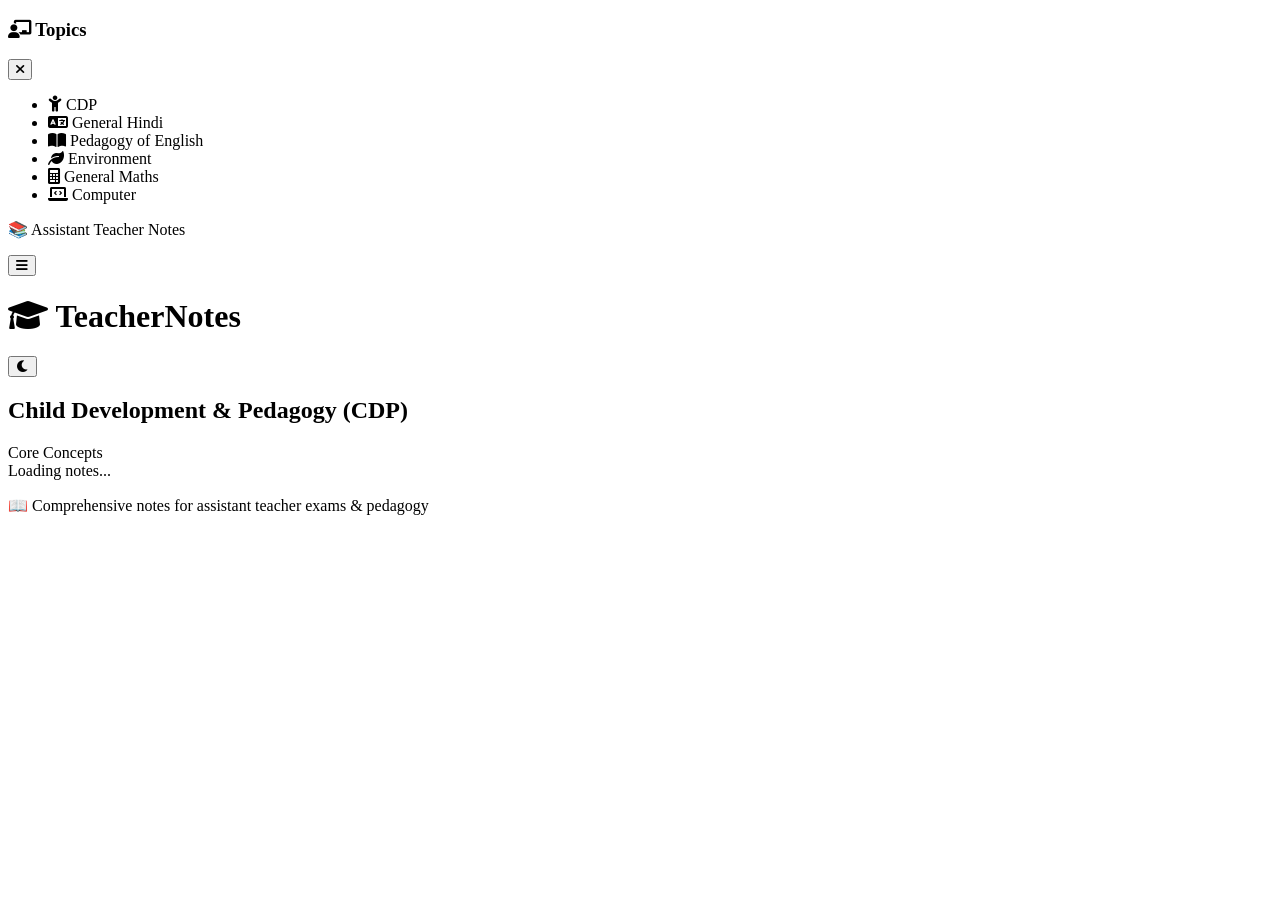
==== index.html @ 80efa403 "Add initial HTML structure for Teacher Notes app" ====
<!DOCTYPE html>
<html lang="en">
<head>
    <meta charset="UTF-8">
    <meta name="viewport" content="width=device-width, initial-scale=1.0, viewport-fit=cover">
    <title>Assistant Teacher Notes | Study Hub</title>
    <!-- Google Fonts & Font Awesome Icons -->
    <link href="https://fonts.googleapis.com/css2?family=Inter:opsz,wght@14..32,300;14..32,400;14..32,500;14..32,600;14..32,700&display=swap" rel="stylesheet">
    <link rel="stylesheet" href="https://cdnjs.cloudflare.com/ajax/libs/font-awesome/6.0.0-beta3/css/all.min.css">
    <link rel="stylesheet" href="style.css">
</head>
<body>

    <!-- Overlay for drawer (menu backdrop) -->
    <div class="drawer-overlay" id="drawerOverlay"></div>

    <!-- Side Drawer / Toggle Menu -->
    <div class="side-drawer" id="sideDrawer">
        <div class="drawer-header">
            <h3><i class="fas fa-chalkboard-teacher"></i> Topics</h3>
            <button class="close-drawer-btn" id="closeDrawerBtn" aria-label="Close menu">
                <i class="fas fa-times"></i>
            </button>
        </div>
        <nav>
            <ul class="drawer-nav-list" id="menuList">
                <li data-subject="cdp" class="nav-item active">
                    <i class="fas fa-child"></i> <span>CDP</span>
                </li>
                <li data-subject="general-hindi" class="nav-item">
                    <i class="fas fa-language"></i> <span>General Hindi</span>
                </li>
                <li data-subject="pedagogy-of-english" class="nav-item">
                    <i class="fas fa-book-open"></i> <span>Pedagogy of English</span>
                </li>
                <li data-subject="environment" class="nav-item">
                    <i class="fas fa-leaf"></i> <span>Environment</span>
                </li>
                <li data-subject="general-maths" class="nav-item">
                    <i class="fas fa-calculator"></i> <span>General Maths</span>
                </li>
                <li data-subject="computer" class="nav-item">
                    <i class="fas fa-laptop-code"></i> <span>Computer</span>
                </li>
            </ul>
        </nav>
        <div class="drawer-footer">
            <p>📚 Assistant Teacher Notes</p>
        </div>
    </div>

    <!-- Main Page Content -->
    <div class="app-container">
        <!-- Top Navigation Bar -->
        <header class="top-bar">
            <div class="logo-area">
                <button class="menu-toggle-btn" id="menuToggleBtn" aria-label="Toggle menu">
                    <i class="fas fa-bars"></i>
                </button>
                <h1 class="site-title"><i class="fas fa-graduation-cap"></i> TeacherNotes</h1>
            </div>
            <div class="header-actions">
                <button class="dark-mode-toggle" id="darkModeToggle" aria-label="Dark mode">
                    <i class="fas fa-moon"></i>
                </button>
            </div>
        </header>

        <!-- Main content card (notes section) -->
        <main class="content-main">
            <div class="notes-card">
                <div class="notes-header">
                    <h2 id="subjectTitle">Child Development & Pedagogy (CDP)</h2>
                    <div class="subject-badge" id="subjectBadge">Core Concepts</div>
                </div>
                <div class="notes-body" id="notesContent">
                    <!-- Dynamic notes will be injected here -->
                    <div class="loading-skeleton">Loading notes...</div>
                </div>
            </div>
        </main>

        <!-- Footer (optional) -->
        <footer class="app-footer">
            <p>📖 Comprehensive notes for assistant teacher exams & pedagogy</p>
        </footer>
    </div>

    <script src="script.js"></script>
</body>
</html>
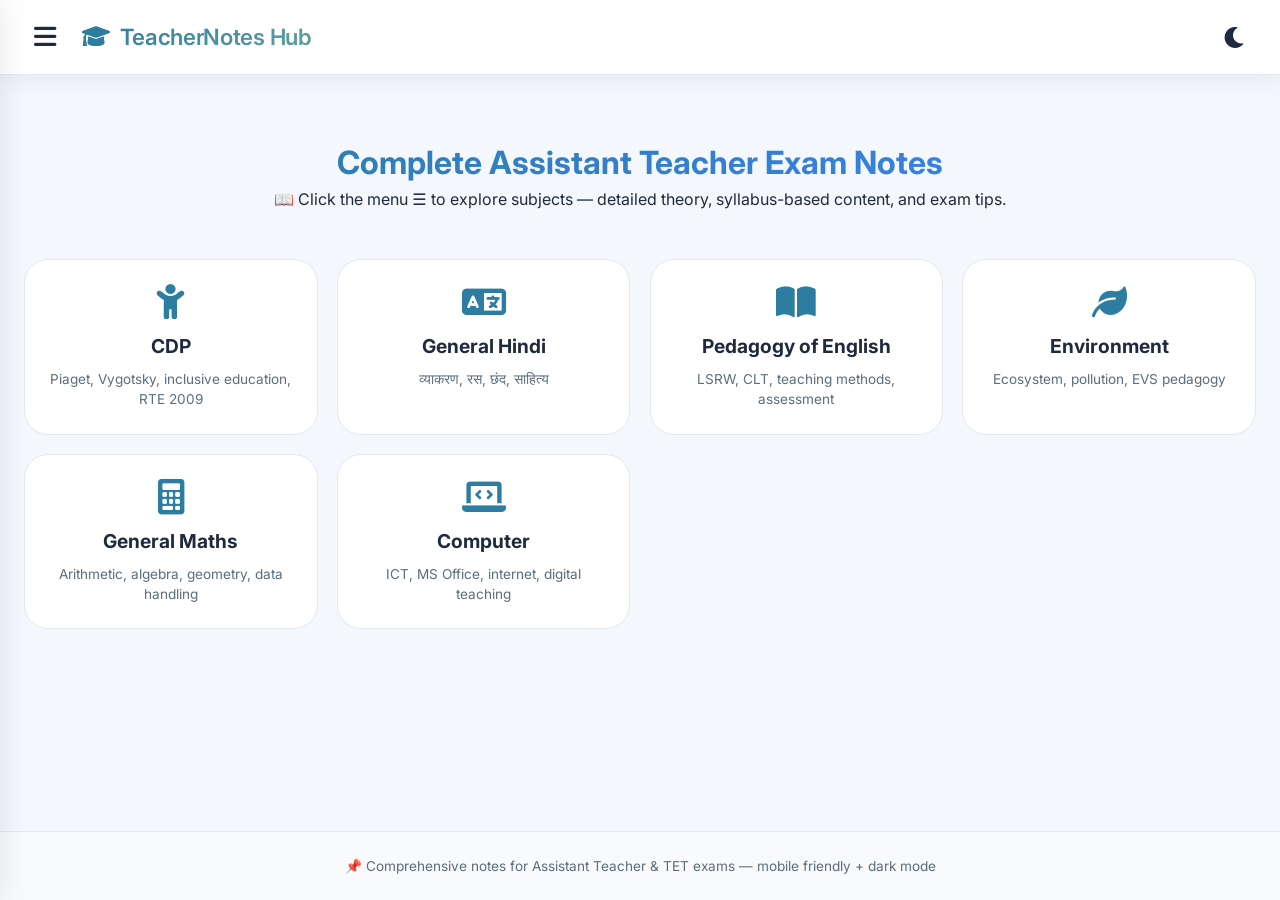
==== commit 5c53eb61: "Update title and enhance layout in index.html" ====
--- a/index.html
+++ b/index.html
@@ -3,45 +3,67 @@
 <head>
     <meta charset="UTF-8">
     <meta name="viewport" content="width=device-width, initial-scale=1.0, viewport-fit=cover">
-    <title>Assistant Teacher Notes | Study Hub</title>
-    <!-- Google Fonts & Font Awesome Icons -->
-    <link href="https://fonts.googleapis.com/css2?family=Inter:opsz,wght@14..32,300;14..32,400;14..32,500;14..32,600;14..32,700&display=swap" rel="stylesheet">
+    <title>Assistant Teacher Notes Hub</title>
+    <link href="https://fonts.googleapis.com/css2?family=Inter:opsz,wght@14..32,300;400;500;600;700&display=swap" rel="stylesheet">
     <link rel="stylesheet" href="https://cdnjs.cloudflare.com/ajax/libs/font-awesome/6.0.0-beta3/css/all.min.css">
     <link rel="stylesheet" href="style.css">
+    <style>
+        /* Additional home-specific hero */
+        .hero-section {
+            text-align: center;
+            padding: 2rem 1rem 1rem;
+        }
+        .hero-section h2 {
+            font-size: 2rem;
+            background: linear-gradient(135deg, var(--accent), #3b82f6);
+            background-clip: text;
+            -webkit-background-clip: text;
+            color: transparent;
+        }
+        .feature-grid {
+            display: grid;
+            grid-template-columns: repeat(auto-fill, minmax(240px, 1fr));
+            gap: 1.2rem;
+            margin: 2rem 0;
+        }
+        .feature-card {
+            background: var(--surface-card);
+            border-radius: 24px;
+            padding: 1.5rem;
+            text-align: center;
+            border: 1px solid var(--border-light);
+            transition: transform 0.2s;
+        }
+        .feature-card i {
+            font-size: 2.2rem;
+            color: var(--accent);
+            margin-bottom: 0.8rem;
+        }
+        .feature-card h3 {
+            font-size: 1.2rem;
+            margin-bottom: 0.5rem;
+        }
+        .feature-card p {
+            font-size: 0.85rem;
+            color: var(--text-muted);
+        }
+    </style>
 </head>
 <body>
-
-    <!-- Overlay for drawer (menu backdrop) -->
     <div class="drawer-overlay" id="drawerOverlay"></div>
-
-    <!-- Side Drawer / Toggle Menu -->
     <div class="side-drawer" id="sideDrawer">
         <div class="drawer-header">
-            <h3><i class="fas fa-chalkboard-teacher"></i> Topics</h3>
-            <button class="close-drawer-btn" id="closeDrawerBtn" aria-label="Close menu">
-                <i class="fas fa-times"></i>
-            </button>
+            <h3><i class="fas fa-chalkboard-teacher"></i> Subjects</h3>
+            <button class="close-drawer-btn" id="closeDrawerBtn"><i class="fas fa-times"></i></button>
         </div>
         <nav>
-            <ul class="drawer-nav-list" id="menuList">
-                <li data-subject="cdp" class="nav-item active">
-                    <i class="fas fa-child"></i> <span>CDP</span>
-                </li>
-                <li data-subject="general-hindi" class="nav-item">
-                    <i class="fas fa-language"></i> <span>General Hindi</span>
-                </li>
-                <li data-subject="pedagogy-of-english" class="nav-item">
-                    <i class="fas fa-book-open"></i> <span>Pedagogy of English</span>
-                </li>
-                <li data-subject="environment" class="nav-item">
-                    <i class="fas fa-leaf"></i> <span>Environment</span>
-                </li>
-                <li data-subject="general-maths" class="nav-item">
-                    <i class="fas fa-calculator"></i> <span>General Maths</span>
-                </li>
-                <li data-subject="computer" class="nav-item">
-                    <i class="fas fa-laptop-code"></i> <span>Computer</span>
-                </li>
+            <ul class="drawer-nav-list">
+                <li><a href="cdp.html" class="nav-link"><i class="fas fa-child"></i> CDP (बाल विकास)</a></li>
+                <li><a href="general-hindi.html" class="nav-link"><i class="fas fa-language"></i> General Hindi</a></li>
+                <li><a href="pedagogy-of-english.html" class="nav-link"><i class="fas fa-book-open"></i> Pedagogy of English</a></li>
+                <li><a href="environment.html" class="nav-link"><i class="fas fa-leaf"></i> Environment</a></li>
+                <li><a href="general-maths.html" class="nav-link"><i class="fas fa-calculator"></i> General Maths</a></li>
+                <li><a href="computer.html" class="nav-link"><i class="fas fa-laptop-code"></i> Computer</a></li>
             </ul>
         </nav>
         <div class="drawer-footer">
@@ -49,43 +71,47 @@
         </div>
     </div>
 
-    <!-- Main Page Content -->
     <div class="app-container">
-        <!-- Top Navigation Bar -->
         <header class="top-bar">
             <div class="logo-area">
-                <button class="menu-toggle-btn" id="menuToggleBtn" aria-label="Toggle menu">
-                    <i class="fas fa-bars"></i>
-                </button>
-                <h1 class="site-title"><i class="fas fa-graduation-cap"></i> TeacherNotes</h1>
+                <button class="menu-toggle-btn" id="menuToggleBtn"><i class="fas fa-bars"></i></button>
+                <h1 class="site-title"><i class="fas fa-graduation-cap"></i> TeacherNotes Hub</h1>
             </div>
             <div class="header-actions">
-                <button class="dark-mode-toggle" id="darkModeToggle" aria-label="Dark mode">
-                    <i class="fas fa-moon"></i>
-                </button>
+                <button class="dark-mode-toggle" id="darkModeToggle"><i class="fas fa-moon"></i></button>
             </div>
         </header>
 
-        <!-- Main content card (notes section) -->
         <main class="content-main">
-            <div class="notes-card">
-                <div class="notes-header">
-                    <h2 id="subjectTitle">Child Development & Pedagogy (CDP)</h2>
-                    <div class="subject-badge" id="subjectBadge">Core Concepts</div>
-                </div>
-                <div class="notes-body" id="notesContent">
-                    <!-- Dynamic notes will be injected here -->
-                    <div class="loading-skeleton">Loading notes...</div>
-                </div>
+            <div class="hero-section">
+                <h2>Complete Assistant Teacher Exam Notes</h2>
+                <p>📖 Click the menu ☰ to explore subjects — detailed theory, syllabus-based content, and exam tips.</p>
+            </div>
+            <div class="feature-grid">
+                <div class="feature-card"><i class="fas fa-child"></i><h3>CDP</h3><p>Piaget, Vygotsky, inclusive education, RTE 2009</p></div>
+                <div class="feature-card"><i class="fas fa-language"></i><h3>General Hindi</h3><p>व्याकरण, रस, छंद, साहित्य</p></div>
+                <div class="feature-card"><i class="fas fa-book-open"></i><h3>Pedagogy of English</h3><p>LSRW, CLT, teaching methods, assessment</p></div>
+                <div class="feature-card"><i class="fas fa-leaf"></i><h3>Environment</h3><p>Ecosystem, pollution, EVS pedagogy</p></div>
+                <div class="feature-card"><i class="fas fa-calculator"></i><h3>General Maths</h3><p>Arithmetic, algebra, geometry, data handling</p></div>
+                <div class="feature-card"><i class="fas fa-laptop-code"></i><h3>Computer</h3><p>ICT, MS Office, internet, digital teaching</p></div>
             </div>
         </main>
-
-        <!-- Footer (optional) -->
         <footer class="app-footer">
-            <p>📖 Comprehensive notes for assistant teacher exams & pedagogy</p>
+            <p>📌 Comprehensive notes for Assistant Teacher & TET exams — mobile friendly + dark mode</p>
         </footer>
     </div>
 
     <script src="script.js"></script>
+    <script>
+        // Additional drawer and dark mode integration (script.js already handles)
+        // Ensure drawer links close drawer on click
+        document.querySelectorAll('.nav-link').forEach(link => {
+            link.addEventListener('click', () => {
+                document.getElementById('sideDrawer').classList.remove('open');
+                document.getElementById('drawerOverlay').classList.remove('active');
+                document.body.style.overflow = '';
+            });
+        });
+    </script>
 </body>
 </html>
--- a/style.css
+++ b/style.css
@@ -0,0 +1,430 @@
+/* style.css - Assistant Teacher Notes Hub */
+/* Reset & Base */
+* {
+    margin: 0;
+    padding: 0;
+    box-sizing: border-box;
+}
+
+:root {
+    /* Light mode (default) */
+    --bg-body: #f4f7fc;
+    --surface: #ffffff;
+    --surface-card: #ffffff;
+    --text-primary: #1e2a3e;
+    --text-secondary: #2c3e50;
+    --text-muted: #5a6e7c;
+    --border-light: #e2e8f0;
+    --header-bg: #ffffff;
+    --accent: #2c7da0;
+    --accent-soft: #d9eef5;
+    --accent-hover: #1f5e7e;
+    --shadow-sm: 0 8px 20px rgba(0, 0, 0, 0.05);
+    --drawer-bg: #ffffff;
+    --drawer-shadow: 0 0 30px rgba(0, 0, 0, 0.1);
+    --nav-item-hover: #f1f5f9;
+    --badge-bg: #eef2ff;
+    --badge-text: #1e40af;
+    --footer-bg: #f8fafc;
+}
+
+body.dark {
+    --bg-body: #0f172a;
+    --surface: #1e293b;
+    --surface-card: #1e293b;
+    --text-primary: #f1f5f9;
+    --text-secondary: #cbd5e1;
+    --text-muted: #94a3b8;
+    --border-light: #334155;
+    --header-bg: #111827;
+    --accent: #3b82f6;
+    --accent-soft: #1e293b;
+    --accent-hover: #60a5fa;
+    --shadow-sm: 0 8px 20px rgba(0, 0, 0, 0.3);
+    --drawer-bg: #1e293b;
+    --drawer-shadow: 0 0 30px rgba(0, 0, 0, 0.5);
+    --nav-item-hover: #334155;
+    --badge-bg: #1e293b;
+    --badge-text: #93c5fd;
+    --footer-bg: #0f172a;
+}
+
+body {
+    font-family: 'Inter', system-ui, -apple-system, 'Segoe UI', Roboto, sans-serif;
+    background: var(--bg-body);
+    color: var(--text-primary);
+    line-height: 1.5;
+    transition: background 0.25s ease, color 0.2s ease;
+}
+
+/* App Container */
+.app-container {
+    display: flex;
+    flex-direction: column;
+    min-height: 100vh;
+    position: relative;
+}
+
+/* Top Bar */
+.top-bar {
+    background: var(--header-bg);
+    backdrop-filter: blur(0px);
+    padding: 1rem 1.5rem;
+    display: flex;
+    align-items: center;
+    justify-content: space-between;
+    border-bottom: 1px solid var(--border-light);
+    box-shadow: var(--shadow-sm);
+    position: sticky;
+    top: 0;
+    z-index: 20;
+}
+
+.logo-area {
+    display: flex;
+    align-items: center;
+    gap: 1rem;
+}
+
+.menu-toggle-btn {
+    background: transparent;
+    border: none;
+    font-size: 1.6rem;
+    color: var(--text-primary);
+    cursor: pointer;
+    padding: 0.4rem;
+    border-radius: 12px;
+    transition: background 0.2s;
+    display: flex;
+    align-items: center;
+    justify-content: center;
+    width: 42px;
+    height: 42px;
+}
+
+.menu-toggle-btn:hover {
+    background: var(--nav-item-hover);
+}
+
+.site-title {
+    font-size: 1.4rem;
+    font-weight: 600;
+    letter-spacing: -0.3px;
+    background: linear-gradient(135deg, var(--accent), #5f9ea0);
+    background-clip: text;
+    -webkit-background-clip: text;
+    color: transparent;
+}
+
+.site-title i {
+    background: none;
+    -webkit-background-clip: unset;
+    color: var(--accent);
+    margin-right: 6px;
+}
+
+.header-actions {
+    display: flex;
+    align-items: center;
+}
+
+.dark-mode-toggle {
+    background: transparent;
+    border: none;
+    font-size: 1.5rem;
+    cursor: pointer;
+    color: var(--text-primary);
+    padding: 0.5rem;
+    border-radius: 50%;
+    transition: background 0.2s;
+    width: 42px;
+    height: 42px;
+    display: flex;
+    align-items: center;
+    justify-content: center;
+}
+
+.dark-mode-toggle:hover {
+    background: var(--nav-item-hover);
+}
+
+/* Main content */
+.content-main {
+    flex: 1;
+    padding: 2rem 1.5rem;
+    max-width: 1280px;
+    margin: 0 auto;
+    width: 100%;
+}
+
+.notes-card {
+    background: var(--surface-card);
+    border-radius: 32px;
+    box-shadow: var(--shadow-sm);
+    overflow: hidden;
+    transition: background 0.2s, box-shadow 0.2s;
+    border: 1px solid var(--border-light);
+}
+
+.notes-header {
+    padding: 1.8rem 2rem 1rem 2rem;
+    border-bottom: 1px solid var(--border-light);
+    display: flex;
+    flex-wrap: wrap;
+    justify-content: space-between;
+    align-items: baseline;
+    gap: 1rem;
+}
+
+.notes-header h2 {
+    font-size: 1.8rem;
+    font-weight: 600;
+    margin: 0;
+    color: var(--text-primary);
+}
+
+.subject-badge {
+    background: var(--badge-bg);
+    color: var(--badge-text);
+    padding: 0.3rem 1rem;
+    border-radius: 40px;
+    font-size: 0.85rem;
+    font-weight: 500;
+    letter-spacing: 0.3px;
+}
+
+.notes-body {
+    padding: 2rem;
+    font-size: 1rem;
+    color: var(--text-secondary);
+}
+
+/* Notes content styling */
+.note-section {
+    margin-bottom: 1.8rem;
+}
+
+.note-section h3 {
+    font-size: 1.4rem;
+    font-weight: 600;
+    margin-bottom: 0.75rem;
+    color: var(--accent);
+    border-left: 4px solid var(--accent);
+    padding-left: 1rem;
+}
+
+.note-section p {
+    margin-bottom: 0.8rem;
+    line-height: 1.6;
+}
+
+.note-list {
+    padding-left: 1.5rem;
+    margin: 0.8rem 0;
+}
+
+.note-list li {
+    margin-bottom: 0.5rem;
+}
+
+/* loading skeleton */
+.loading-skeleton {
+    color: var(--text-muted);
+    text-align: center;
+    padding: 2rem;
+    font-style: italic;
+}
+
+/* ----- SIDE DRAWER (Toggle Menu) ----- */
+.drawer-overlay {
+    position: fixed;
+    top: 0;
+    left: 0;
+    width: 100%;
+    height: 100%;
+    background: rgba(0, 0, 0, 0.5);
+    backdrop-filter: blur(3px);
+    z-index: 1000;
+    opacity: 0;
+    visibility: hidden;
+    transition: opacity 0.3s ease, visibility 0.3s;
+}
+
+.drawer-overlay.active {
+    opacity: 1;
+    visibility: visible;
+}
+
+.side-drawer {
+    position: fixed;
+    top: 0;
+    left: -280px;
+    width: min(280px, 80%);
+    height: 100%;
+    background: var(--drawer-bg);
+    z-index: 1100;
+    display: flex;
+    flex-direction: column;
+    transition: left 0.3s cubic-bezier(0.2, 0.9, 0.4, 1.1);
+    box-shadow: var(--drawer-shadow);
+    border-right: 1px solid var(--border-light);
+}
+
+.side-drawer.open {
+    left: 0;
+}
+
+.drawer-header {
+    display: flex;
+    justify-content: space-between;
+    align-items: center;
+    padding: 1.5rem 1.2rem;
+    border-bottom: 1px solid var(--border-light);
+}
+
+.drawer-header h3 {
+    font-size: 1.3rem;
+    font-weight: 600;
+    display: flex;
+    align-items: center;
+    gap: 0.5rem;
+    color: var(--text-primary);
+}
+
+.close-drawer-btn {
+    background: transparent;
+    border: none;
+    font-size: 1.4rem;
+    cursor: pointer;
+    color: var(--text-muted);
+    padding: 0.4rem;
+    border-radius: 30px;
+    transition: background 0.2s;
+}
+
+.close-drawer-btn:hover {
+    background: var(--nav-item-hover);
+    color: var(--text-primary);
+}
+
+.drawer-nav-list {
+    list-style: none;
+    padding: 0.5rem 0;
+    margin: 0;
+    flex: 1;
+}
+
+.drawer-nav-list .nav-item {
+    display: flex;
+    align-items: center;
+    gap: 1rem;
+    padding: 0.9rem 1.5rem;
+    margin: 0.2rem 0.5rem;
+    border-radius: 14px;
+    font-size: 1rem;
+    font-weight: 500;
+    cursor: pointer;
+    transition: all 0.2s;
+    color: var(--text-secondary);
+}
+
+.drawer-nav-list .nav-item i {
+    width: 1.8rem;
+    font-size: 1.2rem;
+    text-align: center;
+}
+
+.drawer-nav-list .nav-item:hover {
+    background: var(--nav-item-hover);
+    color: var(--accent);
+}
+
+.drawer-nav-list .nav-item.active {
+    background: var(--accent-soft);
+    color: var(--accent);
+    font-weight: 600;
+}
+
+.drawer-footer {
+    padding: 1.5rem;
+    border-top: 1px solid var(--border-light);
+    font-size: 0.8rem;
+    text-align: center;
+    color: var(--text-muted);
+}
+
+/* Footer */
+.app-footer {
+    text-align: center;
+    padding: 1.5rem;
+    background: var(--footer-bg);
+    border-top: 1px solid var(--border-light);
+    font-size: 0.85rem;
+    color: var(--text-muted);
+}
+
+/* Responsive Design (Mobile First) */
+@media (max-width: 640px) {
+    .top-bar {
+        padding: 0.8rem 1rem;
+    }
+
+    .site-title {
+        font-size: 1.2rem;
+    }
+
+    .content-main {
+        padding: 1.2rem;
+    }
+
+    .notes-header {
+        padding: 1.2rem 1.2rem 0.8rem;
+        flex-direction: column;
+    }
+
+    .notes-header h2 {
+        font-size: 1.5rem;
+    }
+
+    .notes-body {
+        padding: 1.4rem;
+    }
+
+    .note-section h3 {
+        font-size: 1.25rem;
+    }
+
+    .drawer-nav-list .nav-item {
+        padding: 0.7rem 1.2rem;
+    }
+}
+
+/* small touch devices */
+@media (max-width: 380px) {
+    .menu-toggle-btn, .dark-mode-toggle {
+        width: 36px;
+        height: 36px;
+        font-size: 1.3rem;
+    }
+}
+
+/* smooth scroll */
+html {
+    scroll-behavior: smooth;
+}
+
+/* Utility animations */
+@keyframes fadeSlide {
+    from {
+        opacity: 0;
+        transform: translateY(6px);
+    }
+    to {
+        opacity: 1;
+        transform: translateY(0);
+    }
+}
+
+.notes-body {
+    animation: fadeSlide 0.25s ease-out;
+}
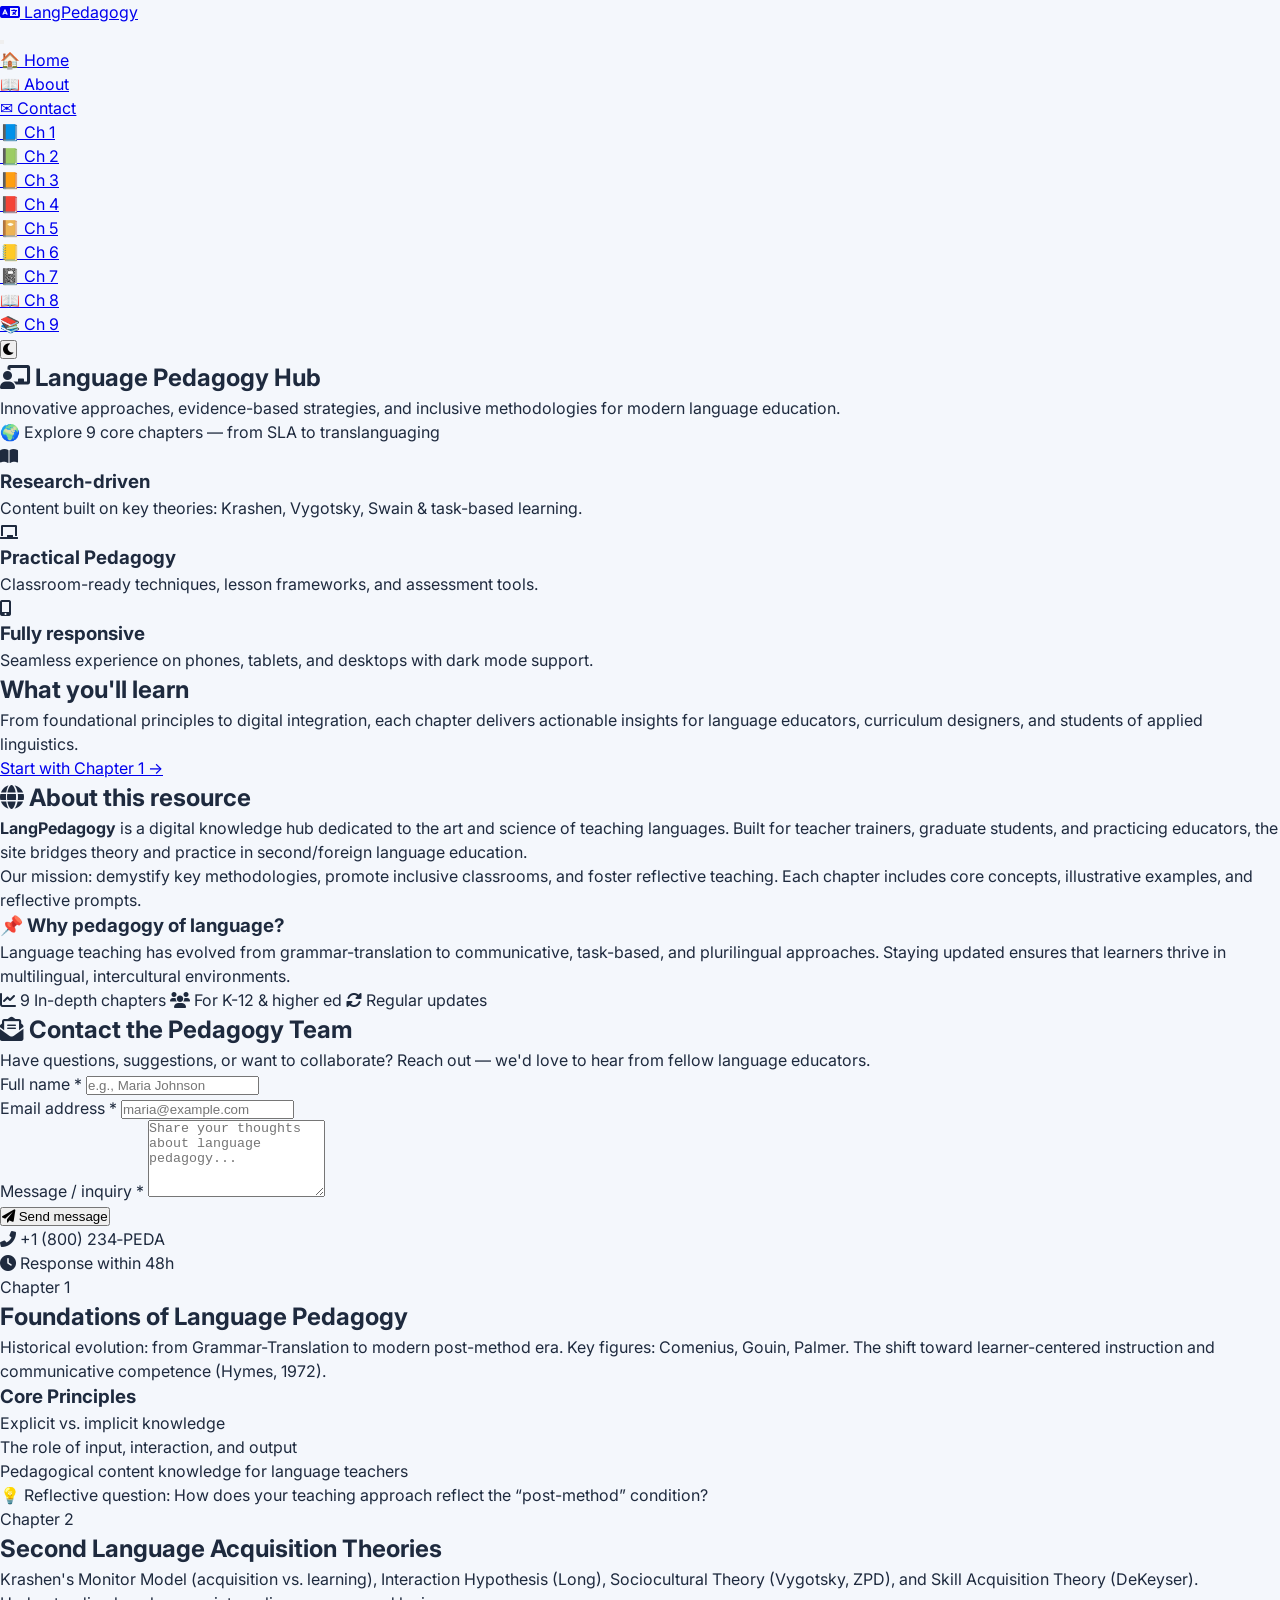
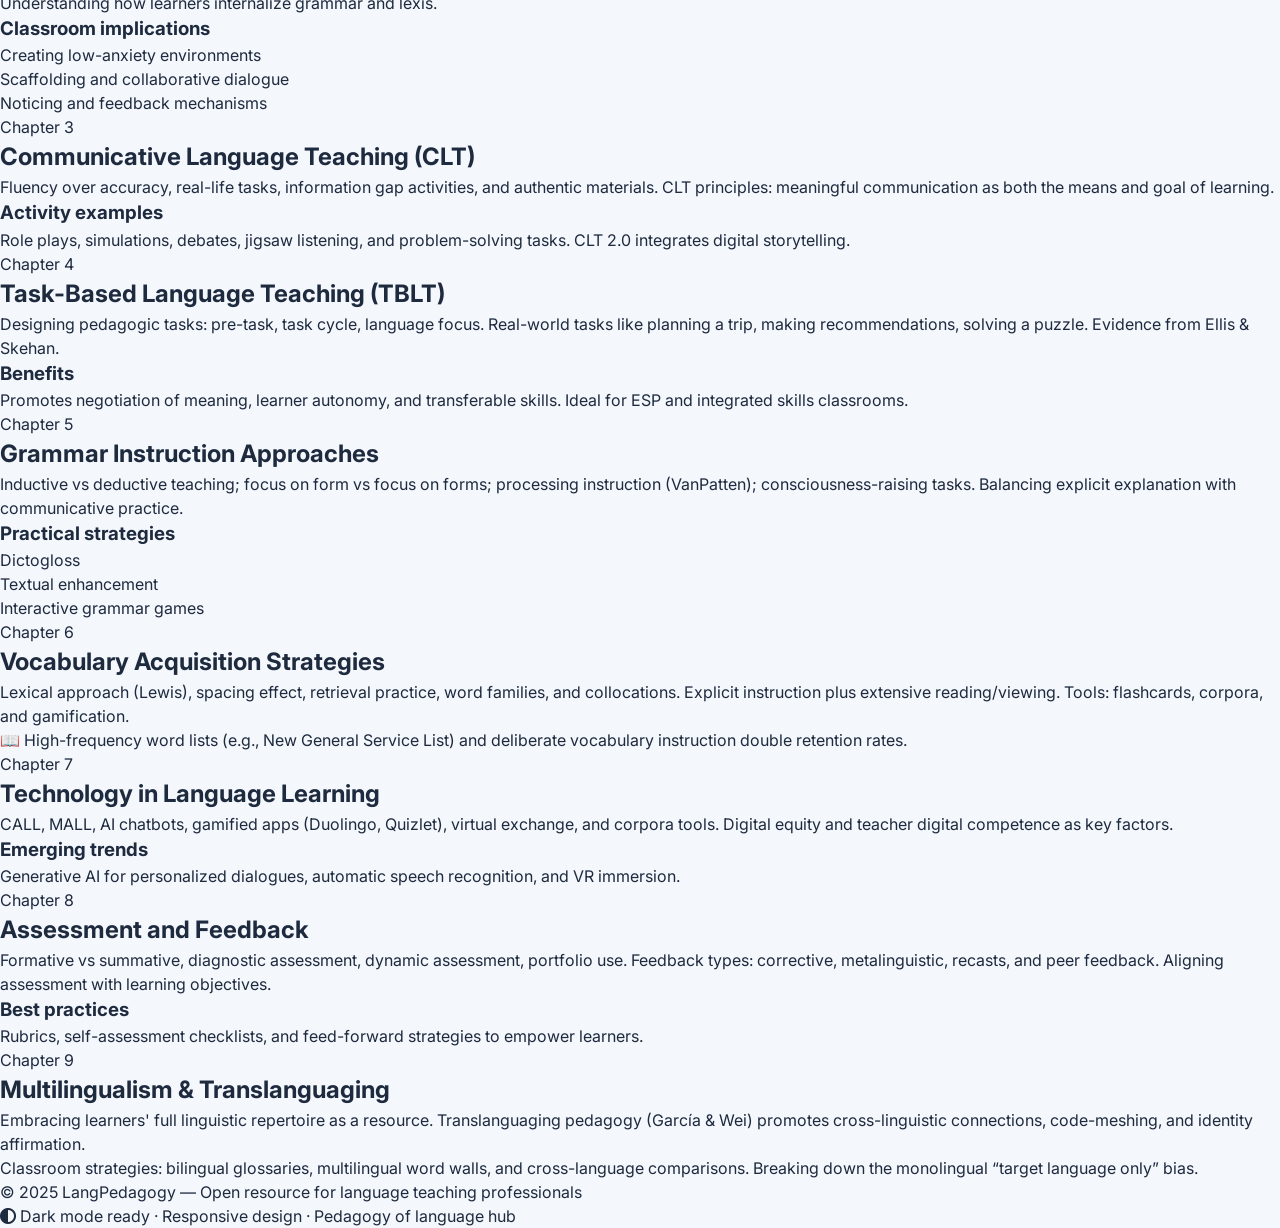
==== commit 80cbf952: "Update index.html" ====
--- a/index.html
+++ b/index.html
@@ -1,117 +1,242 @@
 <!DOCTYPE html>
 <html lang="en">
 <head>
-    <meta charset="UTF-8">
-    <meta name="viewport" content="width=device-width, initial-scale=1.0, viewport-fit=cover">
-    <title>Assistant Teacher Notes Hub</title>
-    <link href="https://fonts.googleapis.com/css2?family=Inter:opsz,wght@14..32,300;400;500;600;700&display=swap" rel="stylesheet">
-    <link rel="stylesheet" href="https://cdnjs.cloudflare.com/ajax/libs/font-awesome/6.0.0-beta3/css/all.min.css">
-    <link rel="stylesheet" href="style.css">
-    <style>
-        /* Additional home-specific hero */
-        .hero-section {
-            text-align: center;
-            padding: 2rem 1rem 1rem;
-        }
-        .hero-section h2 {
-            font-size: 2rem;
-            background: linear-gradient(135deg, var(--accent), #3b82f6);
-            background-clip: text;
-            -webkit-background-clip: text;
-            color: transparent;
-        }
-        .feature-grid {
-            display: grid;
-            grid-template-columns: repeat(auto-fill, minmax(240px, 1fr));
-            gap: 1.2rem;
-            margin: 2rem 0;
-        }
-        .feature-card {
-            background: var(--surface-card);
-            border-radius: 24px;
-            padding: 1.5rem;
-            text-align: center;
-            border: 1px solid var(--border-light);
-            transition: transform 0.2s;
-        }
-        .feature-card i {
-            font-size: 2.2rem;
-            color: var(--accent);
-            margin-bottom: 0.8rem;
-        }
-        .feature-card h3 {
-            font-size: 1.2rem;
-            margin-bottom: 0.5rem;
-        }
-        .feature-card p {
-            font-size: 0.85rem;
-            color: var(--text-muted);
-        }
-    </style>
+  <meta charset="UTF-8">
+  <meta name="viewport" content="width=device-width, initial-scale=1.0, viewport-fit=cover">
+  <title>LangPedagogy | Language Teaching Methods</title>
+  <!-- Google Fonts + Font Awesome for icons & menu toggles -->
+  <link href="https://fonts.googleapis.com/css2?family=Inter:opsz,wght@14..32,300;14..32,400;14..32,600;14..32,700&display=swap" rel="stylesheet">
+  <link rel="stylesheet" href="https://cdnjs.cloudflare.com/ajax/libs/font-awesome/6.0.0-beta3/css/all.min.css">
+  <link rel="stylesheet" href="style.css">
 </head>
 <body>
-    <div class="drawer-overlay" id="drawerOverlay"></div>
-    <div class="side-drawer" id="sideDrawer">
-        <div class="drawer-header">
-            <h3><i class="fas fa-chalkboard-teacher"></i> Subjects</h3>
-            <button class="close-drawer-btn" id="closeDrawerBtn"><i class="fas fa-times"></i></button>
-        </div>
-        <nav>
-            <ul class="drawer-nav-list">
-                <li><a href="cdp.html" class="nav-link"><i class="fas fa-child"></i> CDP (बाल विकास)</a></li>
-                <li><a href="general-hindi.html" class="nav-link"><i class="fas fa-language"></i> General Hindi</a></li>
-                <li><a href="pedagogy-of-english.html" class="nav-link"><i class="fas fa-book-open"></i> Pedagogy of English</a></li>
-                <li><a href="environment.html" class="nav-link"><i class="fas fa-leaf"></i> Environment</a></li>
-                <li><a href="general-maths.html" class="nav-link"><i class="fas fa-calculator"></i> General Maths</a></li>
-                <li><a href="computer.html" class="nav-link"><i class="fas fa-laptop-code"></i> Computer</a></li>
-            </ul>
-        </nav>
-        <div class="drawer-footer">
-            <p>📚 Assistant Teacher Notes</p>
-        </div>
+
+  <!-- HEADER: Mobile Toggle Menu + Dark Mode -->
+  <header class="site-header">
+    <div class="container header-container">
+      <div class="logo">
+        <a href="#" id="home-logo-link"><i class="fas fa-language"></i> LangPedagogy</a>
+      </div>
+      
+      <!-- Hamburger Toggle Button (mobile) -->
+      <button class="hamburger" id="hamburgerBtn" aria-label="Toggle navigation menu">
+        <span class="bar"></span>
+        <span class="bar"></span>
+        <span class="bar"></span>
+      </button>
+
+      <!-- Navigation Menu -->
+      <nav class="nav-menu" id="navMenu">
+        <ul class="nav-list">
+          <li><a href="#" data-page="home">🏠 Home</a></li>
+          <li><a href="#" data-page="about">📖 About</a></li>
+          <li><a href="#" data-page="contact">✉️ Contact</a></li>
+          <li><a href="#" data-page="chapter1">📘 Ch 1</a></li>
+          <li><a href="#" data-page="chapter2">📗 Ch 2</a></li>
+          <li><a href="#" data-page="chapter3">📙 Ch 3</a></li>
+          <li><a href="#" data-page="chapter4">📕 Ch 4</a></li>
+          <li><a href="#" data-page="chapter5">📔 Ch 5</a></li>
+          <li><a href="#" data-page="chapter6">📒 Ch 6</a></li>
+          <li><a href="#" data-page="chapter7">📓 Ch 7</a></li>
+          <li><a href="#" data-page="chapter8">📖 Ch 8</a></li>
+          <li><a href="#" data-page="chapter9">📚 Ch 9</a></li>
+        </ul>
+      </nav>
+
+      <!-- Dark mode toggle button -->
+      <button class="dark-toggle" id="darkModeToggle" aria-label="Dark mode">
+        <i class="fas fa-moon"></i>
+      </button>
     </div>
-
-    <div class="app-container">
-        <header class="top-bar">
-            <div class="logo-area">
-                <button class="menu-toggle-btn" id="menuToggleBtn"><i class="fas fa-bars"></i></button>
-                <h1 class="site-title"><i class="fas fa-graduation-cap"></i> TeacherNotes Hub</h1>
-            </div>
-            <div class="header-actions">
-                <button class="dark-mode-toggle" id="darkModeToggle"><i class="fas fa-moon"></i></button>
-            </div>
-        </header>
-
-        <main class="content-main">
-            <div class="hero-section">
-                <h2>Complete Assistant Teacher Exam Notes</h2>
-                <p>📖 Click the menu ☰ to explore subjects — detailed theory, syllabus-based content, and exam tips.</p>
-            </div>
-            <div class="feature-grid">
-                <div class="feature-card"><i class="fas fa-child"></i><h3>CDP</h3><p>Piaget, Vygotsky, inclusive education, RTE 2009</p></div>
-                <div class="feature-card"><i class="fas fa-language"></i><h3>General Hindi</h3><p>व्याकरण, रस, छंद, साहित्य</p></div>
-                <div class="feature-card"><i class="fas fa-book-open"></i><h3>Pedagogy of English</h3><p>LSRW, CLT, teaching methods, assessment</p></div>
-                <div class="feature-card"><i class="fas fa-leaf"></i><h3>Environment</h3><p>Ecosystem, pollution, EVS pedagogy</p></div>
-                <div class="feature-card"><i class="fas fa-calculator"></i><h3>General Maths</h3><p>Arithmetic, algebra, geometry, data handling</p></div>
-                <div class="feature-card"><i class="fas fa-laptop-code"></i><h3>Computer</h3><p>ICT, MS Office, internet, digital teaching</p></div>
-            </div>
-        </main>
-        <footer class="app-footer">
-            <p>📌 Comprehensive notes for Assistant Teacher & TET exams — mobile friendly + dark mode</p>
-        </footer>
+  </header>
+
+  <!-- MAIN CONTENT: All pages/sections dynamically shown via JS -->
+  <main class="main-content" id="mainContent">
+    <!-- HOME PAGE -->
+    <section id="home" class="page active-page">
+      <div class="container fade-in">
+        <div class="hero">
+          <h1><i class="fas fa-chalkboard-teacher"></i> Language Pedagogy Hub</h1>
+          <p>Innovative approaches, evidence-based strategies, and inclusive methodologies for modern language education.</p>
+          <div class="hero-badge">🌍 Explore 9 core chapters — from SLA to translanguaging</div>
+        </div>
+        <div class="card-grid">
+          <div class="info-card">
+            <i class="fas fa-book-open"></i>
+            <h3>Research-driven</h3>
+            <p>Content built on key theories: Krashen, Vygotsky, Swain & task-based learning.</p>
+          </div>
+          <div class="info-card">
+            <i class="fas fa-chalkboard"></i>
+            <h3>Practical Pedagogy</h3>
+            <p>Classroom-ready techniques, lesson frameworks, and assessment tools.</p>
+          </div>
+          <div class="info-card">
+            <i class="fas fa-mobile-alt"></i>
+            <h3>Fully responsive</h3>
+            <p>Seamless experience on phones, tablets, and desktops with dark mode support.</p>
+          </div>
+        </div>
+        <div class="welcome-note">
+          <h2>What you'll learn</h2>
+          <p>From foundational principles to digital integration, each chapter delivers actionable insights for language educators, curriculum designers, and students of applied linguistics.</p>
+          <a href="#" class="cta-link" data-page="chapter1">Start with Chapter 1 →</a>
+        </div>
+      </div>
+    </section>
+
+    <!-- ABOUT PAGE -->
+    <section id="about" class="page">
+      <div class="container fade-in">
+        <h2><i class="fas fa-globe"></i> About this resource</h2>
+        <div class="about-content">
+          <p><strong>LangPedagogy</strong> is a digital knowledge hub dedicated to the art and science of teaching languages. Built for teacher trainers, graduate students, and practicing educators, the site bridges theory and practice in second/foreign language education.</p>
+          <p>Our mission: demystify key methodologies, promote inclusive classrooms, and foster reflective teaching. Each chapter includes core concepts, illustrative examples, and reflective prompts.</p>
+          <h3>📌 Why pedagogy of language?</h3>
+          <p>Language teaching has evolved from grammar-translation to communicative, task-based, and plurilingual approaches. Staying updated ensures that learners thrive in multilingual, intercultural environments.</p>
+          <div class="about-stats">
+            <span><i class="fas fa-chart-line"></i> 9 In-depth chapters</span>
+            <span><i class="fas fa-users"></i> For K-12 & higher ed</span>
+            <span><i class="fas fa-sync-alt"></i> Regular updates</span>
+          </div>
+        </div>
+      </div>
+    </section>
+
+    <!-- CONTACT PAGE (with dummy form) -->
+    <section id="contact" class="page">
+      <div class="container fade-in">
+        <h2><i class="fas fa-envelope-open-text"></i> Contact the Pedagogy Team</h2>
+        <p>Have questions, suggestions, or want to collaborate? Reach out — we'd love to hear from fellow language educators.</p>
+        <form id="contactForm" class="contact-form">
+          <div class="form-group">
+            <label for="name">Full name *</label>
+            <input type="text" id="name" name="name" placeholder="e.g., Maria Johnson" required>
+          </div>
+          <div class="form-group">
+            <label for="email">Email address *</label>
+            <input type="email" id="email" name="email" placeholder="maria@example.com" required>
+          </div>
+          <div class="form-group">
+            <label for="message">Message / inquiry *</label>
+            <textarea id="message" rows="5" placeholder="Share your thoughts about language pedagogy..."></textarea>
+          </div>
+          <button type="submit" class="btn-submit"><i class="fas fa-paper-plane"></i> Send message</button>
+        </form>
+        <div class="contact-alt">
+          <p><i class="fas fa-phone-alt"></i> +1 (800) 234‑PEDA</p>
+          <p><i class="fas fa-clock"></i> Response within 48h</p>
+        </div>
+      </div>
+    </section>
+
+    <!-- CHAPTER 1 — Foundations of Language Pedagogy -->
+    <section id="chapter1" class="page">
+      <div class="container fade-in">
+        <span class="chapter-badge">Chapter 1</span>
+        <h2>Foundations of Language Pedagogy</h2>
+        <p>Historical evolution: from Grammar-Translation to modern post-method era. Key figures: Comenius, Gouin, Palmer. The shift toward learner-centered instruction and communicative competence (Hymes, 1972).</p>
+        <h3>Core Principles</h3>
+        <ul><li>Explicit vs. implicit knowledge</li><li>The role of input, interaction, and output</li><li>Pedagogical content knowledge for language teachers</li></ul>
+        <div class="tip-box">💡 Reflective question: How does your teaching approach reflect the “post-method” condition?</div>
+      </div>
+    </section>
+
+    <!-- CHAPTER 2 — Second Language Acquisition (SLA) Theories -->
+    <section id="chapter2" class="page">
+      <div class="container fade-in">
+        <span class="chapter-badge">Chapter 2</span>
+        <h2>Second Language Acquisition Theories</h2>
+        <p>Krashen's Monitor Model (acquisition vs. learning), Interaction Hypothesis (Long), Sociocultural Theory (Vygotsky, ZPD), and Skill Acquisition Theory (DeKeyser). Understanding how learners internalize grammar and lexis.</p>
+        <h3>Classroom implications</h3>
+        <ul><li>Creating low-anxiety environments</li><li>Scaffolding and collaborative dialogue</li><li>Noticing and feedback mechanisms</li></ul>
+      </div>
+    </section>
+
+    <!-- CHAPTER 3 — Communicative Language Teaching (CLT) -->
+    <section id="chapter3" class="page">
+      <div class="container fade-in">
+        <span class="chapter-badge">Chapter 3</span>
+        <h2>Communicative Language Teaching (CLT)</h2>
+        <p>Fluency over accuracy, real-life tasks, information gap activities, and authentic materials. CLT principles: meaningful communication as both the means and goal of learning.</p>
+        <h3>Activity examples</h3>
+        <p>Role plays, simulations, debates, jigsaw listening, and problem-solving tasks. CLT 2.0 integrates digital storytelling.</p>
+      </div>
+    </section>
+
+    <!-- CHAPTER 4 — Task-Based Language Teaching (TBLT) -->
+    <section id="chapter4" class="page">
+      <div class="container fade-in">
+        <span class="chapter-badge">Chapter 4</span>
+        <h2>Task-Based Language Teaching (TBLT)</h2>
+        <p>Designing pedagogic tasks: pre-task, task cycle, language focus. Real-world tasks like planning a trip, making recommendations, solving a puzzle. Evidence from Ellis & Skehan.</p>
+        <h3>Benefits</h3>
+        <p>Promotes negotiation of meaning, learner autonomy, and transferable skills. Ideal for ESP and integrated skills classrooms.</p>
+      </div>
+    </section>
+
+    <!-- CHAPTER 5 — Grammar Instruction Approaches -->
+    <section id="chapter5" class="page">
+      <div class="container fade-in">
+        <span class="chapter-badge">Chapter 5</span>
+        <h2>Grammar Instruction Approaches</h2>
+        <p>Inductive vs deductive teaching; focus on form vs focus on forms; processing instruction (VanPatten); consciousness-raising tasks. Balancing explicit explanation with communicative practice.</p>
+        <h3>Practical strategies</h3>
+        <ul><li>Dictogloss</li><li>Textual enhancement</li><li>Interactive grammar games</li></ul>
+      </div>
+    </section>
+
+    <!-- CHAPTER 6 — Vocabulary Acquisition Strategies -->
+    <section id="chapter6" class="page">
+      <div class="container fade-in">
+        <span class="chapter-badge">Chapter 6</span>
+        <h2>Vocabulary Acquisition Strategies</h2>
+        <p>Lexical approach (Lewis), spacing effect, retrieval practice, word families, and collocations. Explicit instruction plus extensive reading/viewing. Tools: flashcards, corpora, and gamification.</p>
+        <div class="tip-box">📖 High-frequency word lists (e.g., New General Service List) and deliberate vocabulary instruction double retention rates.</div>
+      </div>
+    </section>
+
+    <!-- CHAPTER 7 — Technology in Language Learning -->
+    <section id="chapter7" class="page">
+      <div class="container fade-in">
+        <span class="chapter-badge">Chapter 7</span>
+        <h2>Technology in Language Learning</h2>
+        <p>CALL, MALL, AI chatbots, gamified apps (Duolingo, Quizlet), virtual exchange, and corpora tools. Digital equity and teacher digital competence as key factors.</p>
+        <h3>Emerging trends</h3>
+        <p>Generative AI for personalized dialogues, automatic speech recognition, and VR immersion.</p>
+      </div>
+    </section>
+
+    <!-- CHAPTER 8 — Assessment and Feedback -->
+    <section id="chapter8" class="page">
+      <div class="container fade-in">
+        <span class="chapter-badge">Chapter 8</span>
+        <h2>Assessment and Feedback</h2>
+        <p>Formative vs summative, diagnostic assessment, dynamic assessment, portfolio use. Feedback types: corrective, metalinguistic, recasts, and peer feedback. Aligning assessment with learning objectives.</p>
+        <h3>Best practices</h3>
+        <p>Rubrics, self-assessment checklists, and feed-forward strategies to empower learners.</p>
+      </div>
+    </section>
+
+    <!-- CHAPTER 9 — Multilingualism and Translanguaging -->
+    <section id="chapter9" class="page">
+      <div class="container fade-in">
+        <span class="chapter-badge">Chapter 9</span>
+        <h2>Multilingualism & Translanguaging</h2>
+        <p>Embracing learners' full linguistic repertoire as a resource. Translanguaging pedagogy (García & Wei) promotes cross-linguistic connections, code-meshing, and identity affirmation.</p>
+        <p>Classroom strategies: bilingual glossaries, multilingual word walls, and cross-language comparisons. Breaking down the monolingual “target language only” bias.</p>
+      </div>
+    </section>
+  </main>
+
+  <!-- FOOTER -->
+  <footer class="site-footer">
+    <div class="container footer-inner">
+      <p>© 2025 LangPedagogy — Open resource for language teaching professionals</p>
+      <p><i class="fas fa-adjust"></i> Dark mode ready · Responsive design · Pedagogy of language hub</p>
     </div>
-
-    <script src="script.js"></script>
-    <script>
-        // Additional drawer and dark mode integration (script.js already handles)
-        // Ensure drawer links close drawer on click
-        document.querySelectorAll('.nav-link').forEach(link => {
-            link.addEventListener('click', () => {
-                document.getElementById('sideDrawer').classList.remove('open');
-                document.getElementById('drawerOverlay').classList.remove('active');
-                document.body.style.overflow = '';
-            });
-        });
-    </script>
+  </footer>
+
+  <script src="script.js"></script>
 </body>
-</html>
+</html>
--- a/style.css
+++ b/style.css
@@ -1,5 +1,6 @@
 /* style.css - Assistant Teacher Notes Hub */
-/* Reset & Base */
+/* Enhanced with attractive toggle menu & smooth interactions */
+
 * {
     margin: 0;
     padding: 0;
@@ -26,6 +27,8 @@
     --badge-bg: #eef2ff;
     --badge-text: #1e40af;
     --footer-bg: #f8fafc;
+    --gradient-start: #2c7da0;
+    --gradient-end: #3b82f6;
 }
 
 body.dark {
@@ -37,9 +40,9 @@
     --text-muted: #94a3b8;
     --border-light: #334155;
     --header-bg: #111827;
-    --accent: #3b82f6;
+    --accent: #60a5fa;
     --accent-soft: #1e293b;
-    --accent-hover: #60a5fa;
+    --accent-hover: #93c5fd;
     --shadow-sm: 0 8px 20px rgba(0, 0, 0, 0.3);
     --drawer-bg: #1e293b;
     --drawer-shadow: 0 0 30px rgba(0, 0, 0, 0.5);
@@ -47,6 +50,8 @@
     --badge-bg: #1e293b;
     --badge-text: #93c5fd;
     --footer-bg: #0f172a;
+    --gradient-start: #60a5fa;
+    --gradient-end: #3b82f6;
 }
 
 body {
@@ -94,7 +99,7 @@
     cursor: pointer;
     padding: 0.4rem;
     border-radius: 12px;
-    transition: background 0.2s;
+    transition: background 0.2s, transform 0.1s;
     display: flex;
     align-items: center;
     justify-content: center;
@@ -104,6 +109,7 @@
 
 .menu-toggle-btn:hover {
     background: var(--nav-item-hover);
+    transform: scale(1.02);
 }
 
 .site-title {
@@ -166,76 +172,7 @@
     border: 1px solid var(--border-light);
 }
 
-.notes-header {
-    padding: 1.8rem 2rem 1rem 2rem;
-    border-bottom: 1px solid var(--border-light);
-    display: flex;
-    flex-wrap: wrap;
-    justify-content: space-between;
-    align-items: baseline;
-    gap: 1rem;
-}
-
-.notes-header h2 {
-    font-size: 1.8rem;
-    font-weight: 600;
-    margin: 0;
-    color: var(--text-primary);
-}
-
-.subject-badge {
-    background: var(--badge-bg);
-    color: var(--badge-text);
-    padding: 0.3rem 1rem;
-    border-radius: 40px;
-    font-size: 0.85rem;
-    font-weight: 500;
-    letter-spacing: 0.3px;
-}
-
-.notes-body {
-    padding: 2rem;
-    font-size: 1rem;
-    color: var(--text-secondary);
-}
-
-/* Notes content styling */
-.note-section {
-    margin-bottom: 1.8rem;
-}
-
-.note-section h3 {
-    font-size: 1.4rem;
-    font-weight: 600;
-    margin-bottom: 0.75rem;
-    color: var(--accent);
-    border-left: 4px solid var(--accent);
-    padding-left: 1rem;
-}
-
-.note-section p {
-    margin-bottom: 0.8rem;
-    line-height: 1.6;
-}
-
-.note-list {
-    padding-left: 1.5rem;
-    margin: 0.8rem 0;
-}
-
-.note-list li {
-    margin-bottom: 0.5rem;
-}
-
-/* loading skeleton */
-.loading-skeleton {
-    color: var(--text-muted);
-    text-align: center;
-    padding: 2rem;
-    font-style: italic;
-}
-
-/* ----- SIDE DRAWER (Toggle Menu) ----- */
+/* ========== ATTRACTIVE TOGGLE MENU (SIDE DRAWER) ========== */
 .drawer-overlay {
     position: fixed;
     top: 0;
@@ -258,16 +195,17 @@
 .side-drawer {
     position: fixed;
     top: 0;
-    left: -280px;
-    width: min(280px, 80%);
+    left: -320px;
+    width: min(320px, 85%);
     height: 100%;
     background: var(--drawer-bg);
     z-index: 1100;
     display: flex;
     flex-direction: column;
-    transition: left 0.3s cubic-bezier(0.2, 0.9, 0.4, 1.1);
+    transition: left 0.35s cubic-bezier(0.2, 0.9, 0.4, 1.1);
     box-shadow: var(--drawer-shadow);
     border-right: 1px solid var(--border-light);
+    backdrop-filter: blur(0px);
 }
 
 .side-drawer.open {
@@ -278,8 +216,12 @@
     display: flex;
     justify-content: space-between;
     align-items: center;
-    padding: 1.5rem 1.2rem;
+    padding: 1.5rem 1.5rem;
     border-bottom: 1px solid var(--border-light);
+    background: linear-gradient(135deg, var(--gradient-start), var(--gradient-end));
+    background-clip: border-box;
+    color: white;
+    border-radius: 0 0 20px 20px;
 }
 
 .drawer-header h3 {
@@ -288,69 +230,160 @@
     display: flex;
     align-items: center;
     gap: 0.5rem;
-    color: var(--text-primary);
+    color: white;
+    text-shadow: 0 1px 2px rgba(0,0,0,0.1);
 }
 
 .close-drawer-btn {
-    background: transparent;
+    background: rgba(255,255,255,0.2);
     border: none;
-    font-size: 1.4rem;
+    font-size: 1.3rem;
     cursor: pointer;
-    color: var(--text-muted);
+    color: white;
     padding: 0.4rem;
     border-radius: 30px;
-    transition: background 0.2s;
+    width: 36px;
+    height: 36px;
+    display: flex;
+    align-items: center;
+    justify-content: center;
+    transition: background 0.2s, transform 0.1s;
 }
 
 .close-drawer-btn:hover {
-    background: var(--nav-item-hover);
-    color: var(--text-primary);
+    background: rgba(255,255,255,0.35);
+    transform: scale(1.05);
 }
 
 .drawer-nav-list {
     list-style: none;
-    padding: 0.5rem 0;
+    padding: 1rem 0.75rem;
     margin: 0;
     flex: 1;
 }
 
-.drawer-nav-list .nav-item {
+.drawer-nav-list .nav-link {
     display: flex;
     align-items: center;
     gap: 1rem;
-    padding: 0.9rem 1.5rem;
-    margin: 0.2rem 0.5rem;
-    border-radius: 14px;
+    padding: 0.85rem 1.2rem;
+    margin: 0.4rem 0;
+    border-radius: 18px;
     font-size: 1rem;
     font-weight: 500;
-    cursor: pointer;
-    transition: all 0.2s;
+    text-decoration: none;
     color: var(--text-secondary);
-}
-
-.drawer-nav-list .nav-item i {
+    transition: all 0.25s ease;
+    background: transparent;
+    position: relative;
+    overflow: hidden;
+}
+
+.drawer-nav-list .nav-link i {
     width: 1.8rem;
-    font-size: 1.2rem;
+    font-size: 1.3rem;
     text-align: center;
-}
-
-.drawer-nav-list .nav-item:hover {
-    background: var(--nav-item-hover);
-    color: var(--accent);
-}
-
-.drawer-nav-list .nav-item.active {
-    background: var(--accent-soft);
+    transition: transform 0.2s ease, color 0.2s;
+    color: var(--accent);
+}
+
+.drawer-nav-list .nav-link:hover {
+    background: linear-gradient(95deg, var(--nav-item-hover), transparent);
+    transform: translateX(6px);
+    color: var(--accent);
+}
+
+.drawer-nav-list .nav-link:hover i {
+    transform: scale(1.1);
+    color: var(--accent-hover);
+}
+
+.drawer-nav-list .nav-link.active {
+    background: linear-gradient(95deg, var(--accent-soft), transparent);
     color: var(--accent);
     font-weight: 600;
+    border-left: 3px solid var(--accent);
+}
+
+.drawer-nav-list .nav-link.active i {
+    color: var(--accent);
 }
 
 .drawer-footer {
-    padding: 1.5rem;
+    padding: 1.2rem;
     border-top: 1px solid var(--border-light);
     font-size: 0.8rem;
     text-align: center;
     color: var(--text-muted);
+    background: var(--drawer-bg);
+}
+
+/* ========== Rest of the styles (unchanged but kept for consistency) ========== */
+.notes-header {
+    padding: 1.8rem 2rem 1rem 2rem;
+    border-bottom: 1px solid var(--border-light);
+    display: flex;
+    flex-wrap: wrap;
+    justify-content: space-between;
+    align-items: baseline;
+    gap: 1rem;
+}
+
+.notes-header h2 {
+    font-size: 1.8rem;
+    font-weight: 600;
+    margin: 0;
+    color: var(--text-primary);
+}
+
+.subject-badge {
+    background: var(--badge-bg);
+    color: var(--badge-text);
+    padding: 0.3rem 1rem;
+    border-radius: 40px;
+    font-size: 0.85rem;
+    font-weight: 500;
+    letter-spacing: 0.3px;
+}
+
+.notes-body {
+    padding: 2rem;
+    font-size: 1rem;
+    color: var(--text-secondary);
+}
+
+.note-section {
+    margin-bottom: 1.8rem;
+}
+
+.note-section h3 {
+    font-size: 1.4rem;
+    font-weight: 600;
+    margin-bottom: 0.75rem;
+    color: var(--accent);
+    border-left: 4px solid var(--accent);
+    padding-left: 1rem;
+}
+
+.note-section p {
+    margin-bottom: 0.8rem;
+    line-height: 1.6;
+}
+
+.note-list {
+    padding-left: 1.5rem;
+    margin: 0.8rem 0;
+}
+
+.note-list li {
+    margin-bottom: 0.5rem;
+}
+
+.loading-skeleton {
+    color: var(--text-muted);
+    text-align: center;
+    padding: 2rem;
+    font-style: italic;
 }
 
 /* Footer */
@@ -394,8 +427,9 @@
         font-size: 1.25rem;
     }
 
-    .drawer-nav-list .nav-item {
-        padding: 0.7rem 1.2rem;
+    .drawer-nav-list .nav-link {
+        padding: 0.7rem 1rem;
+        margin: 0.3rem 0;
     }
 }
 
@@ -408,12 +442,11 @@
     }
 }
 
-/* smooth scroll */
+/* smooth scroll & animations */
 html {
     scroll-behavior: smooth;
 }
 
-/* Utility animations */
 @keyframes fadeSlide {
     from {
         opacity: 0;
@@ -428,3 +461,21 @@
 .notes-body {
     animation: fadeSlide 0.25s ease-out;
 }
+
+/* Additional attractive hover for drawer items */
+.drawer-nav-list .nav-link::before {
+    content: '';
+    position: absolute;
+    left: 0;
+    top: 0;
+    width: 0%;
+    height: 100%;
+    background: linear-gradient(90deg, var(--accent-soft), transparent);
+    transition: width 0.3s ease;
+    z-index: -1;
+    opacity: 0.4;
+}
+
+.drawer-nav-list .nav-link:hover::before {
+    width: 100%;
+}
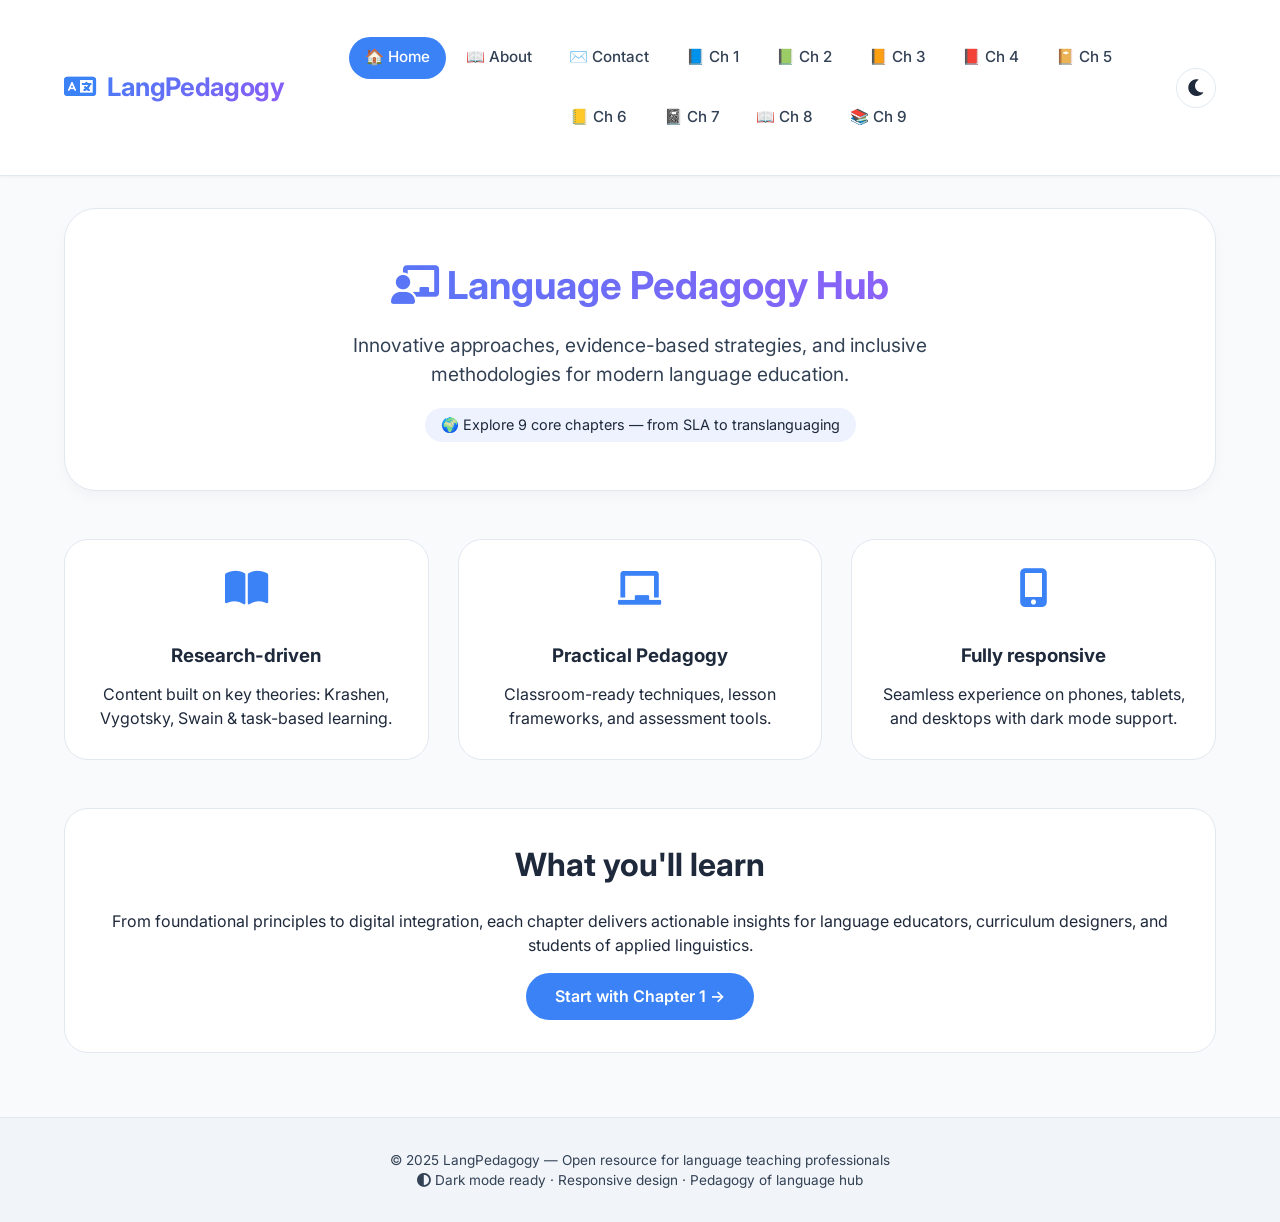
==== commit 8063e227: "Update index.html" ====
--- a/index.html
+++ b/index.html
@@ -28,18 +28,18 @@
       <!-- Navigation Menu -->
       <nav class="nav-menu" id="navMenu">
         <ul class="nav-list">
-          <li><a href="#" data-page="home">🏠 Home</a></li>
-          <li><a href="#" data-page="about">📖 About</a></li>
-          <li><a href="#" data-page="contact">✉️ Contact</a></li>
-          <li><a href="#" data-page="chapter1">📘 Ch 1</a></li>
-          <li><a href="#" data-page="chapter2">📗 Ch 2</a></li>
-          <li><a href="#" data-page="chapter3">📙 Ch 3</a></li>
-          <li><a href="#" data-page="chapter4">📕 Ch 4</a></li>
-          <li><a href="#" data-page="chapter5">📔 Ch 5</a></li>
-          <li><a href="#" data-page="chapter6">📒 Ch 6</a></li>
-          <li><a href="#" data-page="chapter7">📓 Ch 7</a></li>
-          <li><a href="#" data-page="chapter8">📖 Ch 8</a></li>
-          <li><a href="#" data-page="chapter9">📚 Ch 9</a></li>
+          <li><a href="index.html" data-page="home">🏠 Home</a></li>
+          <li><a href="about.html" data-page="about">📖 About</a></li>
+          <li><a href="contact" data-page="contact">✉️ Contact</a></li>
+          <li><a href="chapter-1.html" data-page="chapter1">📘 Ch 1</a></li>
+          <li><a href="chapter-2.html" data-page="chapter2">📗 Ch 2</a></li>
+          <li><a href="chapter-3.html" data-page="chapter3">📙 Ch 3</a></li>
+          <li><a href="chapter-4.html" data-page="chapter4">📕 Ch 4</a></li>
+          <li><a href="chapter-5.html" data-page="chapter5">📔 Ch 5</a></li>
+          <li><a href="chapter-6.html" data-page="chapter6">📒 Ch 6</a></li>
+          <li><a href="chapter-7.html" data-page="chapter7">📓 Ch 7</a></li>
+          <li><a href="chapter-8.html" data-page="chapter8">📖 Ch 8</a></li>
+          <li><a href="chapter-9.html" data-page="chapter9">📚 Ch 9</a></li>
         </ul>
       </nav>
 
--- a/style.css
+++ b/style.css
@@ -1,481 +1,481 @@
-/* style.css - Assistant Teacher Notes Hub */
-/* Enhanced with attractive toggle menu & smooth interactions */
-
+/* style.css - LangPedagogy Website */
+/* Reset & Base */
 * {
-    margin: 0;
-    padding: 0;
-    box-sizing: border-box;
-}
-
+  margin: 0;
+  padding: 0;
+  box-sizing: border-box;
+  transition: background-color 0.3s ease, color 0.2s ease, border-color 0.2s;
+}
+
+body {
+  font-family: 'Inter', sans-serif;
+  background: var(--bg-primary);
+  color: var(--text-primary);
+  line-height: 1.5;
+  -webkit-font-smoothing: antialiased;
+}
+
+/* Light Mode Variables (default) */
 :root {
-    /* Light mode (default) */
-    --bg-body: #f4f7fc;
-    --surface: #ffffff;
-    --surface-card: #ffffff;
-    --text-primary: #1e2a3e;
-    --text-secondary: #2c3e50;
-    --text-muted: #5a6e7c;
-    --border-light: #e2e8f0;
-    --header-bg: #ffffff;
-    --accent: #2c7da0;
-    --accent-soft: #d9eef5;
-    --accent-hover: #1f5e7e;
-    --shadow-sm: 0 8px 20px rgba(0, 0, 0, 0.05);
-    --drawer-bg: #ffffff;
-    --drawer-shadow: 0 0 30px rgba(0, 0, 0, 0.1);
-    --nav-item-hover: #f1f5f9;
-    --badge-bg: #eef2ff;
-    --badge-text: #1e40af;
-    --footer-bg: #f8fafc;
-    --gradient-start: #2c7da0;
-    --gradient-end: #3b82f6;
-}
-
+  --bg-primary: #f9fafc;
+  --bg-secondary: #ffffff;
+  --bg-card: #ffffff;
+  --text-primary: #1e293b;
+  --text-secondary: #334155;
+  --border-light: #e2e8f0;
+  --accent: #3b82f6;
+  --accent-hover: #2563eb;
+  --header-bg: #ffffffdd;
+  --header-shadow: rgba(0, 0, 0, 0.05);
+  --footer-bg: #f1f5f9;
+  --badge-bg: #eef2ff;
+  --tip-bg: #fef9e3;
+}
+
+/* Dark Mode Variables */
 body.dark {
-    --bg-body: #0f172a;
-    --surface: #1e293b;
-    --surface-card: #1e293b;
-    --text-primary: #f1f5f9;
-    --text-secondary: #cbd5e1;
-    --text-muted: #94a3b8;
-    --border-light: #334155;
-    --header-bg: #111827;
-    --accent: #60a5fa;
-    --accent-soft: #1e293b;
-    --accent-hover: #93c5fd;
-    --shadow-sm: 0 8px 20px rgba(0, 0, 0, 0.3);
-    --drawer-bg: #1e293b;
-    --drawer-shadow: 0 0 30px rgba(0, 0, 0, 0.5);
-    --nav-item-hover: #334155;
-    --badge-bg: #1e293b;
-    --badge-text: #93c5fd;
-    --footer-bg: #0f172a;
-    --gradient-start: #60a5fa;
-    --gradient-end: #3b82f6;
+  --bg-primary: #0f172a;
+  --bg-secondary: #1e293b;
+  --bg-card: #1e293b;
+  --text-primary: #e2e8f0;
+  --text-secondary: #cbd5e1;
+  --border-light: #334155;
+  --accent: #60a5fa;
+  --accent-hover: #3b82f6;
+  --header-bg: #0f172ad9;
+  --header-shadow: rgba(0, 0, 0, 0.3);
+  --footer-bg: #0f172a;
+  --badge-bg: #1e293b;
+  --tip-bg: #2d3a3f;
 }
 
 body {
-    font-family: 'Inter', system-ui, -apple-system, 'Segoe UI', Roboto, sans-serif;
-    background: var(--bg-body);
-    color: var(--text-primary);
-    line-height: 1.5;
-    transition: background 0.25s ease, color 0.2s ease;
-}
-
-/* App Container */
-.app-container {
+  background: var(--bg-primary);
+}
+
+/* Container */
+.container {
+  max-width: 1200px;
+  margin: 0 auto;
+  padding: 0 1.5rem;
+}
+
+/* Header & Navigation */
+.site-header {
+  background: var(--header-bg);
+  backdrop-filter: blur(12px);
+  box-shadow: 0 1px 3px var(--header-shadow);
+  position: sticky;
+  top: 0;
+  z-index: 1000;
+  border-bottom: 1px solid var(--border-light);
+}
+
+.header-container {
+  display: flex;
+  align-items: center;
+  justify-content: space-between;
+  flex-wrap: wrap;
+  padding: 0.9rem 1.5rem;
+}
+
+.logo a {
+  font-size: 1.6rem;
+  font-weight: 700;
+  text-decoration: none;
+  background: linear-gradient(135deg, var(--accent), #8b5cf6);
+  -webkit-background-clip: text;
+  background-clip: text;
+  color: transparent;
+  letter-spacing: -0.3px;
+}
+
+.logo i {
+  color: var(--accent);
+  background: none;
+  -webkit-background-clip: unset;
+  background-clip: unset;
+  color: var(--accent);
+  margin-right: 6px;
+}
+
+/* Hamburger Menu (mobile) */
+.hamburger {
+  display: none;
+  flex-direction: column;
+  justify-content: space-between;
+  width: 28px;
+  height: 22px;
+  background: transparent;
+  border: none;
+  cursor: pointer;
+  padding: 0;
+  z-index: 1001;
+}
+
+.hamburger .bar {
+  width: 100%;
+  height: 3px;
+  background-color: var(--text-primary);
+  border-radius: 4px;
+  transition: all 0.3s ease;
+}
+
+/* nav menu */
+.nav-menu {
+  flex: 1;
+  display: flex;
+  justify-content: center;
+}
+
+.nav-list {
+  display: flex;
+  gap: 0.3rem;
+  list-style: none;
+  flex-wrap: wrap;
+  justify-content: center;
+}
+
+.nav-list li a {
+  text-decoration: none;
+  padding: 0.6rem 1rem;
+  border-radius: 2rem;
+  font-weight: 500;
+  color: var(--text-secondary);
+  transition: all 0.2s;
+  display: inline-block;
+  font-size: 0.95rem;
+}
+
+.nav-list li a:hover {
+  background: var(--accent);
+  color: white;
+}
+
+/* Dark mode toggle button */
+.dark-toggle {
+  background: var(--bg-secondary);
+  border: 1px solid var(--border-light);
+  border-radius: 2rem;
+  width: 40px;
+  height: 40px;
+  cursor: pointer;
+  font-size: 1.2rem;
+  display: flex;
+  align-items: center;
+  justify-content: center;
+  color: var(--text-primary);
+  transition: 0.2s;
+  margin-left: 0.5rem;
+}
+
+.dark-toggle:hover {
+  background: var(--accent);
+  color: white;
+}
+
+/* Page sections */
+.page {
+  display: none;
+  animation: fadePage 0.35s ease;
+}
+
+.active-page {
+  display: block;
+}
+
+@keyframes fadePage {
+  from { opacity: 0; transform: translateY(8px);}
+  to { opacity: 1; transform: translateY(0);}
+}
+
+.fade-in {
+  animation: fadePage 0.4s ease;
+}
+
+/* Hero Section */
+.hero {
+  background: var(--bg-secondary);
+  padding: 3rem 2rem;
+  border-radius: 2rem;
+  text-align: center;
+  margin: 2rem 0;
+  border: 1px solid var(--border-light);
+  box-shadow: 0 6px 14px rgba(0, 0, 0, 0.03);
+}
+
+.hero h1 {
+  font-size: 2.4rem;
+  margin-bottom: 1rem;
+  background: linear-gradient(to right, var(--accent), #a855f7);
+  -webkit-background-clip: text;
+  background-clip: text;
+  color: transparent;
+}
+
+.hero p {
+  font-size: 1.2rem;
+  color: var(--text-secondary);
+  max-width: 700px;
+  margin: 0 auto 1.2rem;
+}
+
+.hero-badge {
+  background: var(--badge-bg);
+  display: inline-block;
+  padding: 0.4rem 1rem;
+  border-radius: 40px;
+  font-size: 0.9rem;
+}
+
+/* Card Grid */
+.card-grid {
+  display: flex;
+  gap: 1.8rem;
+  flex-wrap: wrap;
+  margin: 3rem 0;
+}
+
+.info-card {
+  flex: 1;
+  min-width: 220px;
+  background: var(--bg-card);
+  padding: 1.8rem;
+  border-radius: 1.5rem;
+  text-align: center;
+  border: 1px solid var(--border-light);
+  transition: transform 0.2s, box-shadow 0.2s;
+}
+
+.info-card:hover {
+  transform: translateY(-5px);
+  box-shadow: 0 20px 25px -12px rgba(0, 0, 0, 0.1);
+}
+
+.info-card i {
+  font-size: 2.4rem;
+  color: var(--accent);
+  margin-bottom: 1rem;
+}
+
+.info-card h3 {
+  margin-bottom: 0.75rem;
+}
+
+.welcome-note {
+  background: var(--bg-secondary);
+  border-radius: 1.5rem;
+  padding: 2rem;
+  margin: 1rem 0 2rem;
+  text-align: center;
+  border: 1px solid var(--border-light);
+}
+
+.cta-link {
+  display: inline-block;
+  margin-top: 1rem;
+  background: var(--accent);
+  color: white;
+  padding: 0.7rem 1.8rem;
+  border-radius: 2rem;
+  text-decoration: none;
+  font-weight: 600;
+}
+
+.cta-link:hover {
+  background: var(--accent-hover);
+}
+
+/* About Page */
+.about-content p {
+  margin: 1rem 0;
+  font-size: 1.05rem;
+}
+
+.about-stats {
+  display: flex;
+  gap: 2rem;
+  margin-top: 2rem;
+  flex-wrap: wrap;
+}
+
+.about-stats span {
+  background: var(--badge-bg);
+  padding: 0.5rem 1rem;
+  border-radius: 40px;
+  font-size: 0.9rem;
+}
+
+/* Contact Form */
+.contact-form {
+  background: var(--bg-secondary);
+  padding: 2rem;
+  border-radius: 1.5rem;
+  margin: 2rem 0;
+  border: 1px solid var(--border-light);
+}
+
+.form-group {
+  margin-bottom: 1.2rem;
+}
+
+.form-group label {
+  display: block;
+  font-weight: 600;
+  margin-bottom: 0.4rem;
+}
+
+.form-group input, .form-group textarea {
+  width: 100%;
+  padding: 0.8rem 1rem;
+  background: var(--bg-primary);
+  border: 1px solid var(--border-light);
+  border-radius: 1rem;
+  font-family: inherit;
+  color: var(--text-primary);
+  font-size: 1rem;
+}
+
+.btn-submit {
+  background: var(--accent);
+  border: none;
+  padding: 0.8rem 2rem;
+  border-radius: 2rem;
+  font-weight: 600;
+  font-size: 1rem;
+  color: white;
+  cursor: pointer;
+}
+
+.btn-submit:hover {
+  background: var(--accent-hover);
+}
+
+/* Chapter badge + tips */
+.chapter-badge {
+  display: inline-block;
+  background: var(--accent);
+  color: white;
+  border-radius: 2rem;
+  padding: 0.2rem 1rem;
+  font-size: 0.75rem;
+  font-weight: 600;
+  letter-spacing: 1px;
+  margin-bottom: 1rem;
+}
+
+.tip-box {
+  background: var(--tip-bg);
+  border-left: 5px solid var(--accent);
+  padding: 1rem;
+  margin: 1.5rem 0;
+  border-radius: 1rem;
+}
+
+/* Footer */
+.site-footer {
+  background: var(--footer-bg);
+  margin-top: 4rem;
+  padding: 2rem 0;
+  border-top: 1px solid var(--border-light);
+  text-align: center;
+  font-size: 0.85rem;
+  color: var(--text-secondary);
+}
+
+/* ========== MOBILE RESPONSIVE (TOGGLE MENU) ========== */
+@media screen and (max-width: 860px) {
+  .hamburger {
     display: flex;
+  }
+  .nav-menu {
+    position: fixed;
+    top: 70px;
+    left: -100%;
+    width: 80%;
+    max-width: 320px;
+    height: calc(100% - 70px);
+    background: var(--bg-secondary);
+    backdrop-filter: blur(20px);
+    box-shadow: 5px 0 25px rgba(0,0,0,0.2);
     flex-direction: column;
-    min-height: 100vh;
-    position: relative;
-}
-
-/* Top Bar */
-.top-bar {
-    background: var(--header-bg);
-    backdrop-filter: blur(0px);
-    padding: 1rem 1.5rem;
-    display: flex;
-    align-items: center;
-    justify-content: space-between;
-    border-bottom: 1px solid var(--border-light);
-    box-shadow: var(--shadow-sm);
-    position: sticky;
-    top: 0;
-    z-index: 20;
-}
-
-.logo-area {
-    display: flex;
-    align-items: center;
-    gap: 1rem;
-}
-
-.menu-toggle-btn {
-    background: transparent;
-    border: none;
-    font-size: 1.6rem;
-    color: var(--text-primary);
-    cursor: pointer;
-    padding: 0.4rem;
-    border-radius: 12px;
-    transition: background 0.2s, transform 0.1s;
-    display: flex;
-    align-items: center;
-    justify-content: center;
-    width: 42px;
-    height: 42px;
-}
-
-.menu-toggle-btn:hover {
-    background: var(--nav-item-hover);
-    transform: scale(1.02);
-}
-
-.site-title {
-    font-size: 1.4rem;
-    font-weight: 600;
-    letter-spacing: -0.3px;
-    background: linear-gradient(135deg, var(--accent), #5f9ea0);
-    background-clip: text;
-    -webkit-background-clip: text;
-    color: transparent;
-}
-
-.site-title i {
-    background: none;
-    -webkit-background-clip: unset;
-    color: var(--accent);
-    margin-right: 6px;
-}
-
-.header-actions {
-    display: flex;
-    align-items: center;
-}
-
-.dark-mode-toggle {
-    background: transparent;
-    border: none;
-    font-size: 1.5rem;
-    cursor: pointer;
-    color: var(--text-primary);
-    padding: 0.5rem;
-    border-radius: 50%;
-    transition: background 0.2s;
-    width: 42px;
-    height: 42px;
-    display: flex;
-    align-items: center;
-    justify-content: center;
-}
-
-.dark-mode-toggle:hover {
-    background: var(--nav-item-hover);
-}
-
-/* Main content */
-.content-main {
-    flex: 1;
-    padding: 2rem 1.5rem;
-    max-width: 1280px;
-    margin: 0 auto;
-    width: 100%;
-}
-
-.notes-card {
-    background: var(--surface-card);
-    border-radius: 32px;
-    box-shadow: var(--shadow-sm);
-    overflow: hidden;
-    transition: background 0.2s, box-shadow 0.2s;
-    border: 1px solid var(--border-light);
-}
-
-/* ========== ATTRACTIVE TOGGLE MENU (SIDE DRAWER) ========== */
-.drawer-overlay {
-    position: fixed;
-    top: 0;
+    transition: left 0.3s cubic-bezier(0.2, 0.9, 0.4, 1.1);
+    z-index: 999;
+    padding: 2rem 1rem;
+    border-right: 1px solid var(--border-light);
+  }
+  .nav-menu.open {
     left: 0;
-    width: 100%;
-    height: 100%;
-    background: rgba(0, 0, 0, 0.5);
-    backdrop-filter: blur(3px);
-    z-index: 1000;
-    opacity: 0;
-    visibility: hidden;
-    transition: opacity 0.3s ease, visibility 0.3s;
-}
-
-.drawer-overlay.active {
-    opacity: 1;
-    visibility: visible;
-}
-
-.side-drawer {
-    position: fixed;
-    top: 0;
-    left: -320px;
-    width: min(320px, 85%);
-    height: 100%;
-    background: var(--drawer-bg);
-    z-index: 1100;
-    display: flex;
+  }
+  .nav-list {
     flex-direction: column;
-    transition: left 0.35s cubic-bezier(0.2, 0.9, 0.4, 1.1);
-    box-shadow: var(--drawer-shadow);
-    border-right: 1px solid var(--border-light);
-    backdrop-filter: blur(0px);
-}
-
-.side-drawer.open {
-    left: 0;
-}
-
-.drawer-header {
-    display: flex;
-    justify-content: space-between;
-    align-items: center;
-    padding: 1.5rem 1.5rem;
-    border-bottom: 1px solid var(--border-light);
-    background: linear-gradient(135deg, var(--gradient-start), var(--gradient-end));
-    background-clip: border-box;
-    color: white;
-    border-radius: 0 0 20px 20px;
-}
-
-.drawer-header h3 {
+    gap: 0.8rem;
+  }
+  .nav-list li a {
+    display: block;
+    padding: 0.8rem 1rem;
+    font-size: 1.1rem;
+  }
+  .header-container {
+    padding: 0.7rem 1rem;
+  }
+  .hero h1 {
+    font-size: 1.8rem;
+  }
+  .hero p {
+    font-size: 1rem;
+  }
+  .card-grid {
+    flex-direction: column;
+  }
+  .info-card {
+    min-width: auto;
+  }
+  .about-stats {
+    flex-direction: column;
+    gap: 0.8rem;
+  }
+}
+
+@media screen and (max-width: 480px) {
+  .container {
+    padding: 0 1rem;
+  }
+  .hero {
+    padding: 2rem 1rem;
+  }
+  .contact-form {
+    padding: 1.3rem;
+  }
+  .logo a {
     font-size: 1.3rem;
-    font-weight: 600;
-    display: flex;
-    align-items: center;
-    gap: 0.5rem;
-    color: white;
-    text-shadow: 0 1px 2px rgba(0,0,0,0.1);
-}
-
-.close-drawer-btn {
-    background: rgba(255,255,255,0.2);
-    border: none;
-    font-size: 1.3rem;
-    cursor: pointer;
-    color: white;
-    padding: 0.4rem;
-    border-radius: 30px;
+  }
+  .dark-toggle {
     width: 36px;
     height: 36px;
-    display: flex;
-    align-items: center;
-    justify-content: center;
-    transition: background 0.2s, transform 0.1s;
-}
-
-.close-drawer-btn:hover {
-    background: rgba(255,255,255,0.35);
-    transform: scale(1.05);
-}
-
-.drawer-nav-list {
-    list-style: none;
-    padding: 1rem 0.75rem;
-    margin: 0;
-    flex: 1;
-}
-
-.drawer-nav-list .nav-link {
-    display: flex;
-    align-items: center;
-    gap: 1rem;
-    padding: 0.85rem 1.2rem;
-    margin: 0.4rem 0;
-    border-radius: 18px;
-    font-size: 1rem;
-    font-weight: 500;
-    text-decoration: none;
-    color: var(--text-secondary);
-    transition: all 0.25s ease;
-    background: transparent;
-    position: relative;
-    overflow: hidden;
-}
-
-.drawer-nav-list .nav-link i {
-    width: 1.8rem;
-    font-size: 1.3rem;
-    text-align: center;
-    transition: transform 0.2s ease, color 0.2s;
-    color: var(--accent);
-}
-
-.drawer-nav-list .nav-link:hover {
-    background: linear-gradient(95deg, var(--nav-item-hover), transparent);
-    transform: translateX(6px);
-    color: var(--accent);
-}
-
-.drawer-nav-list .nav-link:hover i {
-    transform: scale(1.1);
-    color: var(--accent-hover);
-}
-
-.drawer-nav-list .nav-link.active {
-    background: linear-gradient(95deg, var(--accent-soft), transparent);
-    color: var(--accent);
-    font-weight: 600;
-    border-left: 3px solid var(--accent);
-}
-
-.drawer-nav-list .nav-link.active i {
-    color: var(--accent);
-}
-
-.drawer-footer {
-    padding: 1.2rem;
-    border-top: 1px solid var(--border-light);
-    font-size: 0.8rem;
-    text-align: center;
-    color: var(--text-muted);
-    background: var(--drawer-bg);
-}
-
-/* ========== Rest of the styles (unchanged but kept for consistency) ========== */
-.notes-header {
-    padding: 1.8rem 2rem 1rem 2rem;
-    border-bottom: 1px solid var(--border-light);
-    display: flex;
-    flex-wrap: wrap;
-    justify-content: space-between;
-    align-items: baseline;
-    gap: 1rem;
-}
-
-.notes-header h2 {
-    font-size: 1.8rem;
-    font-weight: 600;
-    margin: 0;
-    color: var(--text-primary);
-}
-
-.subject-badge {
-    background: var(--badge-bg);
-    color: var(--badge-text);
-    padding: 0.3rem 1rem;
-    border-radius: 40px;
-    font-size: 0.85rem;
-    font-weight: 500;
-    letter-spacing: 0.3px;
-}
-
-.notes-body {
-    padding: 2rem;
-    font-size: 1rem;
-    color: var(--text-secondary);
-}
-
-.note-section {
-    margin-bottom: 1.8rem;
-}
-
-.note-section h3 {
-    font-size: 1.4rem;
-    font-weight: 600;
-    margin-bottom: 0.75rem;
-    color: var(--accent);
-    border-left: 4px solid var(--accent);
-    padding-left: 1rem;
-}
-
-.note-section p {
-    margin-bottom: 0.8rem;
-    line-height: 1.6;
-}
-
-.note-list {
-    padding-left: 1.5rem;
-    margin: 0.8rem 0;
-}
-
-.note-list li {
-    margin-bottom: 0.5rem;
-}
-
-.loading-skeleton {
-    color: var(--text-muted);
-    text-align: center;
-    padding: 2rem;
-    font-style: italic;
-}
-
-/* Footer */
-.app-footer {
-    text-align: center;
-    padding: 1.5rem;
-    background: var(--footer-bg);
-    border-top: 1px solid var(--border-light);
-    font-size: 0.85rem;
-    color: var(--text-muted);
-}
-
-/* Responsive Design (Mobile First) */
-@media (max-width: 640px) {
-    .top-bar {
-        padding: 0.8rem 1rem;
-    }
-
-    .site-title {
-        font-size: 1.2rem;
-    }
-
-    .content-main {
-        padding: 1.2rem;
-    }
-
-    .notes-header {
-        padding: 1.2rem 1.2rem 0.8rem;
-        flex-direction: column;
-    }
-
-    .notes-header h2 {
-        font-size: 1.5rem;
-    }
-
-    .notes-body {
-        padding: 1.4rem;
-    }
-
-    .note-section h3 {
-        font-size: 1.25rem;
-    }
-
-    .drawer-nav-list .nav-link {
-        padding: 0.7rem 1rem;
-        margin: 0.3rem 0;
-    }
-}
-
-/* small touch devices */
-@media (max-width: 380px) {
-    .menu-toggle-btn, .dark-mode-toggle {
-        width: 36px;
-        height: 36px;
-        font-size: 1.3rem;
-    }
-}
-
-/* smooth scroll & animations */
-html {
-    scroll-behavior: smooth;
-}
-
-@keyframes fadeSlide {
-    from {
-        opacity: 0;
-        transform: translateY(6px);
-    }
-    to {
-        opacity: 1;
-        transform: translateY(0);
-    }
-}
-
-.notes-body {
-    animation: fadeSlide 0.25s ease-out;
-}
-
-/* Additional attractive hover for drawer items */
-.drawer-nav-list .nav-link::before {
-    content: '';
-    position: absolute;
-    left: 0;
-    top: 0;
-    width: 0%;
-    height: 100%;
-    background: linear-gradient(90deg, var(--accent-soft), transparent);
-    transition: width 0.3s ease;
-    z-index: -1;
-    opacity: 0.4;
-}
-
-.drawer-nav-list .nav-link:hover::before {
-    width: 100%;
+  }
+}
+
+/* Prevent body scroll when menu open on mobile */
+body.menu-open {
+  overflow: hidden;
+}
+
+/* General utility */
+h2 {
+  font-size: 2rem;
+  margin-bottom: 1.25rem;
+  font-weight: 700;
+}
+
+h3 {
+  margin: 1.2rem 0 0.6rem;
+}
+
+ul, .page ul {
+  margin: 1rem 0 1rem 1.5rem;
+}
+
+li {
+  margin: 0.4rem 0;
 }
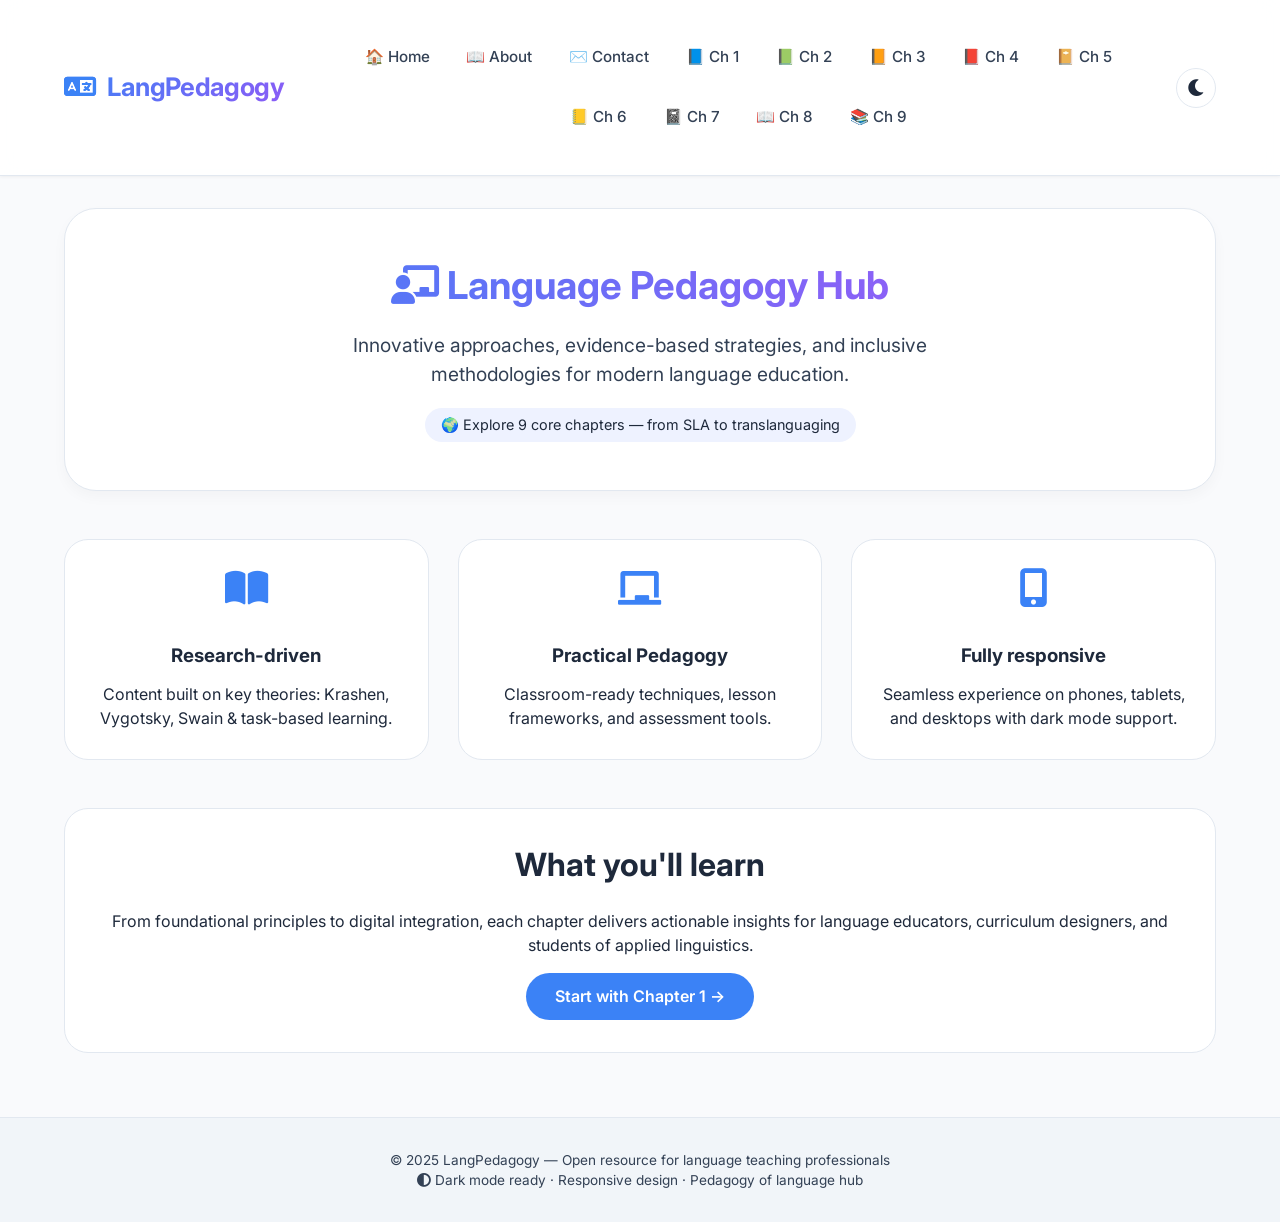
==== commit ebab8fce: "Update index.html" ====
--- a/index.html
+++ b/index.html
@@ -3,8 +3,8 @@
 <head>
   <meta charset="UTF-8">
   <meta name="viewport" content="width=device-width, initial-scale=1.0, viewport-fit=cover">
-  <title>LangPedagogy | Language Teaching Methods</title>
-  <!-- Google Fonts + Font Awesome for icons & menu toggles -->
+  <title>LangPedagogy | Home – Language Teaching Methods</title>
+  <!-- Google Fonts + Font Awesome -->
   <link href="https://fonts.googleapis.com/css2?family=Inter:opsz,wght@14..32,300;14..32,400;14..32,600;14..32,700&display=swap" rel="stylesheet">
   <link rel="stylesheet" href="https://cdnjs.cloudflare.com/ajax/libs/font-awesome/6.0.0-beta3/css/all.min.css">
   <link rel="stylesheet" href="style.css">
@@ -15,9 +15,9 @@
   <header class="site-header">
     <div class="container header-container">
       <div class="logo">
-        <a href="#" id="home-logo-link"><i class="fas fa-language"></i> LangPedagogy</a>
+        <a href="index.html"><i class="fas fa-language"></i> LangPedagogy</a>
       </div>
-      
+
       <!-- Hamburger Toggle Button (mobile) -->
       <button class="hamburger" id="hamburgerBtn" aria-label="Toggle navigation menu">
         <span class="bar"></span>
@@ -25,21 +25,21 @@
         <span class="bar"></span>
       </button>
 
-      <!-- Navigation Menu -->
+      <!-- Navigation Menu – links to separate pages -->
       <nav class="nav-menu" id="navMenu">
         <ul class="nav-list">
-          <li><a href="index.html" data-page="home">🏠 Home</a></li>
-          <li><a href="about.html" data-page="about">📖 About</a></li>
-          <li><a href="contact" data-page="contact">✉️ Contact</a></li>
-          <li><a href="chapter-1.html" data-page="chapter1">📘 Ch 1</a></li>
-          <li><a href="chapter-2.html" data-page="chapter2">📗 Ch 2</a></li>
-          <li><a href="chapter-3.html" data-page="chapter3">📙 Ch 3</a></li>
-          <li><a href="chapter-4.html" data-page="chapter4">📕 Ch 4</a></li>
-          <li><a href="chapter-5.html" data-page="chapter5">📔 Ch 5</a></li>
-          <li><a href="chapter-6.html" data-page="chapter6">📒 Ch 6</a></li>
-          <li><a href="chapter-7.html" data-page="chapter7">📓 Ch 7</a></li>
-          <li><a href="chapter-8.html" data-page="chapter8">📖 Ch 8</a></li>
-          <li><a href="chapter-9.html" data-page="chapter9">📚 Ch 9</a></li>
+          <li><a href="index.html">🏠 Home</a></li>
+          <li><a href="about.html">📖 About</a></li>
+          <li><a href="contact.html">✉️ Contact</a></li>
+          <li><a href="chapter-1.html">📘 Ch 1</a></li>
+          <li><a href="chapter-2.html">📗 Ch 2</a></li>
+          <li><a href="chapter-3.html">📙 Ch 3</a></li>
+          <li><a href="chapter-4.html">📕 Ch 4</a></li>
+          <li><a href="chapter-5.html">📔 Ch 5</a></li>
+          <li><a href="chapter-6.html">📒 Ch 6</a></li>
+          <li><a href="chapter-7.html">📓 Ch 7</a></li>
+          <li><a href="chapter-8.html">📖 Ch 8</a></li>
+          <li><a href="chapter-9.html">📚 Ch 9</a></li>
         </ul>
       </nav>
 
@@ -50,183 +50,37 @@
     </div>
   </header>
 
-  <!-- MAIN CONTENT: All pages/sections dynamically shown via JS -->
-  <main class="main-content" id="mainContent">
-    <!-- HOME PAGE -->
-    <section id="home" class="page active-page">
-      <div class="container fade-in">
-        <div class="hero">
-          <h1><i class="fas fa-chalkboard-teacher"></i> Language Pedagogy Hub</h1>
-          <p>Innovative approaches, evidence-based strategies, and inclusive methodologies for modern language education.</p>
-          <div class="hero-badge">🌍 Explore 9 core chapters — from SLA to translanguaging</div>
+  <!-- MAIN CONTENT: Only homepage content (other pages are separate HTML files) -->
+  <main class="main-content">
+    <div class="container fade-in">
+      <div class="hero">
+        <h1><i class="fas fa-chalkboard-teacher"></i> Language Pedagogy Hub</h1>
+        <p>Innovative approaches, evidence-based strategies, and inclusive methodologies for modern language education.</p>
+        <div class="hero-badge">🌍 Explore 9 core chapters — from SLA to translanguaging</div>
+      </div>
+      <div class="card-grid">
+        <div class="info-card">
+          <i class="fas fa-book-open"></i>
+          <h3>Research-driven</h3>
+          <p>Content built on key theories: Krashen, Vygotsky, Swain & task-based learning.</p>
         </div>
-        <div class="card-grid">
-          <div class="info-card">
-            <i class="fas fa-book-open"></i>
-            <h3>Research-driven</h3>
-            <p>Content built on key theories: Krashen, Vygotsky, Swain & task-based learning.</p>
-          </div>
-          <div class="info-card">
-            <i class="fas fa-chalkboard"></i>
-            <h3>Practical Pedagogy</h3>
-            <p>Classroom-ready techniques, lesson frameworks, and assessment tools.</p>
-          </div>
-          <div class="info-card">
-            <i class="fas fa-mobile-alt"></i>
-            <h3>Fully responsive</h3>
-            <p>Seamless experience on phones, tablets, and desktops with dark mode support.</p>
-          </div>
+        <div class="info-card">
+          <i class="fas fa-chalkboard"></i>
+          <h3>Practical Pedagogy</h3>
+          <p>Classroom-ready techniques, lesson frameworks, and assessment tools.</p>
         </div>
-        <div class="welcome-note">
-          <h2>What you'll learn</h2>
-          <p>From foundational principles to digital integration, each chapter delivers actionable insights for language educators, curriculum designers, and students of applied linguistics.</p>
-          <a href="#" class="cta-link" data-page="chapter1">Start with Chapter 1 →</a>
+        <div class="info-card">
+          <i class="fas fa-mobile-alt"></i>
+          <h3>Fully responsive</h3>
+          <p>Seamless experience on phones, tablets, and desktops with dark mode support.</p>
         </div>
       </div>
-    </section>
-
-    <!-- ABOUT PAGE -->
-    <section id="about" class="page">
-      <div class="container fade-in">
-        <h2><i class="fas fa-globe"></i> About this resource</h2>
-        <div class="about-content">
-          <p><strong>LangPedagogy</strong> is a digital knowledge hub dedicated to the art and science of teaching languages. Built for teacher trainers, graduate students, and practicing educators, the site bridges theory and practice in second/foreign language education.</p>
-          <p>Our mission: demystify key methodologies, promote inclusive classrooms, and foster reflective teaching. Each chapter includes core concepts, illustrative examples, and reflective prompts.</p>
-          <h3>📌 Why pedagogy of language?</h3>
-          <p>Language teaching has evolved from grammar-translation to communicative, task-based, and plurilingual approaches. Staying updated ensures that learners thrive in multilingual, intercultural environments.</p>
-          <div class="about-stats">
-            <span><i class="fas fa-chart-line"></i> 9 In-depth chapters</span>
-            <span><i class="fas fa-users"></i> For K-12 & higher ed</span>
-            <span><i class="fas fa-sync-alt"></i> Regular updates</span>
-          </div>
-        </div>
+      <div class="welcome-note">
+        <h2>What you'll learn</h2>
+        <p>From foundational principles to digital integration, each chapter delivers actionable insights for language educators, curriculum designers, and students of applied linguistics.</p>
+        <a href="chapter-1.html" class="cta-link">Start with Chapter 1 →</a>
       </div>
-    </section>
-
-    <!-- CONTACT PAGE (with dummy form) -->
-    <section id="contact" class="page">
-      <div class="container fade-in">
-        <h2><i class="fas fa-envelope-open-text"></i> Contact the Pedagogy Team</h2>
-        <p>Have questions, suggestions, or want to collaborate? Reach out — we'd love to hear from fellow language educators.</p>
-        <form id="contactForm" class="contact-form">
-          <div class="form-group">
-            <label for="name">Full name *</label>
-            <input type="text" id="name" name="name" placeholder="e.g., Maria Johnson" required>
-          </div>
-          <div class="form-group">
-            <label for="email">Email address *</label>
-            <input type="email" id="email" name="email" placeholder="maria@example.com" required>
-          </div>
-          <div class="form-group">
-            <label for="message">Message / inquiry *</label>
-            <textarea id="message" rows="5" placeholder="Share your thoughts about language pedagogy..."></textarea>
-          </div>
-          <button type="submit" class="btn-submit"><i class="fas fa-paper-plane"></i> Send message</button>
-        </form>
-        <div class="contact-alt">
-          <p><i class="fas fa-phone-alt"></i> +1 (800) 234‑PEDA</p>
-          <p><i class="fas fa-clock"></i> Response within 48h</p>
-        </div>
-      </div>
-    </section>
-
-    <!-- CHAPTER 1 — Foundations of Language Pedagogy -->
-    <section id="chapter1" class="page">
-      <div class="container fade-in">
-        <span class="chapter-badge">Chapter 1</span>
-        <h2>Foundations of Language Pedagogy</h2>
-        <p>Historical evolution: from Grammar-Translation to modern post-method era. Key figures: Comenius, Gouin, Palmer. The shift toward learner-centered instruction and communicative competence (Hymes, 1972).</p>
-        <h3>Core Principles</h3>
-        <ul><li>Explicit vs. implicit knowledge</li><li>The role of input, interaction, and output</li><li>Pedagogical content knowledge for language teachers</li></ul>
-        <div class="tip-box">💡 Reflective question: How does your teaching approach reflect the “post-method” condition?</div>
-      </div>
-    </section>
-
-    <!-- CHAPTER 2 — Second Language Acquisition (SLA) Theories -->
-    <section id="chapter2" class="page">
-      <div class="container fade-in">
-        <span class="chapter-badge">Chapter 2</span>
-        <h2>Second Language Acquisition Theories</h2>
-        <p>Krashen's Monitor Model (acquisition vs. learning), Interaction Hypothesis (Long), Sociocultural Theory (Vygotsky, ZPD), and Skill Acquisition Theory (DeKeyser). Understanding how learners internalize grammar and lexis.</p>
-        <h3>Classroom implications</h3>
-        <ul><li>Creating low-anxiety environments</li><li>Scaffolding and collaborative dialogue</li><li>Noticing and feedback mechanisms</li></ul>
-      </div>
-    </section>
-
-    <!-- CHAPTER 3 — Communicative Language Teaching (CLT) -->
-    <section id="chapter3" class="page">
-      <div class="container fade-in">
-        <span class="chapter-badge">Chapter 3</span>
-        <h2>Communicative Language Teaching (CLT)</h2>
-        <p>Fluency over accuracy, real-life tasks, information gap activities, and authentic materials. CLT principles: meaningful communication as both the means and goal of learning.</p>
-        <h3>Activity examples</h3>
-        <p>Role plays, simulations, debates, jigsaw listening, and problem-solving tasks. CLT 2.0 integrates digital storytelling.</p>
-      </div>
-    </section>
-
-    <!-- CHAPTER 4 — Task-Based Language Teaching (TBLT) -->
-    <section id="chapter4" class="page">
-      <div class="container fade-in">
-        <span class="chapter-badge">Chapter 4</span>
-        <h2>Task-Based Language Teaching (TBLT)</h2>
-        <p>Designing pedagogic tasks: pre-task, task cycle, language focus. Real-world tasks like planning a trip, making recommendations, solving a puzzle. Evidence from Ellis & Skehan.</p>
-        <h3>Benefits</h3>
-        <p>Promotes negotiation of meaning, learner autonomy, and transferable skills. Ideal for ESP and integrated skills classrooms.</p>
-      </div>
-    </section>
-
-    <!-- CHAPTER 5 — Grammar Instruction Approaches -->
-    <section id="chapter5" class="page">
-      <div class="container fade-in">
-        <span class="chapter-badge">Chapter 5</span>
-        <h2>Grammar Instruction Approaches</h2>
-        <p>Inductive vs deductive teaching; focus on form vs focus on forms; processing instruction (VanPatten); consciousness-raising tasks. Balancing explicit explanation with communicative practice.</p>
-        <h3>Practical strategies</h3>
-        <ul><li>Dictogloss</li><li>Textual enhancement</li><li>Interactive grammar games</li></ul>
-      </div>
-    </section>
-
-    <!-- CHAPTER 6 — Vocabulary Acquisition Strategies -->
-    <section id="chapter6" class="page">
-      <div class="container fade-in">
-        <span class="chapter-badge">Chapter 6</span>
-        <h2>Vocabulary Acquisition Strategies</h2>
-        <p>Lexical approach (Lewis), spacing effect, retrieval practice, word families, and collocations. Explicit instruction plus extensive reading/viewing. Tools: flashcards, corpora, and gamification.</p>
-        <div class="tip-box">📖 High-frequency word lists (e.g., New General Service List) and deliberate vocabulary instruction double retention rates.</div>
-      </div>
-    </section>
-
-    <!-- CHAPTER 7 — Technology in Language Learning -->
-    <section id="chapter7" class="page">
-      <div class="container fade-in">
-        <span class="chapter-badge">Chapter 7</span>
-        <h2>Technology in Language Learning</h2>
-        <p>CALL, MALL, AI chatbots, gamified apps (Duolingo, Quizlet), virtual exchange, and corpora tools. Digital equity and teacher digital competence as key factors.</p>
-        <h3>Emerging trends</h3>
-        <p>Generative AI for personalized dialogues, automatic speech recognition, and VR immersion.</p>
-      </div>
-    </section>
-
-    <!-- CHAPTER 8 — Assessment and Feedback -->
-    <section id="chapter8" class="page">
-      <div class="container fade-in">
-        <span class="chapter-badge">Chapter 8</span>
-        <h2>Assessment and Feedback</h2>
-        <p>Formative vs summative, diagnostic assessment, dynamic assessment, portfolio use. Feedback types: corrective, metalinguistic, recasts, and peer feedback. Aligning assessment with learning objectives.</p>
-        <h3>Best practices</h3>
-        <p>Rubrics, self-assessment checklists, and feed-forward strategies to empower learners.</p>
-      </div>
-    </section>
-
-    <!-- CHAPTER 9 — Multilingualism and Translanguaging -->
-    <section id="chapter9" class="page">
-      <div class="container fade-in">
-        <span class="chapter-badge">Chapter 9</span>
-        <h2>Multilingualism & Translanguaging</h2>
-        <p>Embracing learners' full linguistic repertoire as a resource. Translanguaging pedagogy (García & Wei) promotes cross-linguistic connections, code-meshing, and identity affirmation.</p>
-        <p>Classroom strategies: bilingual glossaries, multilingual word walls, and cross-language comparisons. Breaking down the monolingual “target language only” bias.</p>
-      </div>
-    </section>
+    </div>
   </main>
 
   <!-- FOOTER -->
--- a/style.css
+++ b/style.css
@@ -1,4 +1,6 @@
 /* style.css - LangPedagogy Website */
+/* Full improved version with enhanced toggle menu appearance, dark mode, responsive */
+
 /* Reset & Base */
 * {
   margin: 0;
@@ -30,6 +32,8 @@
   --footer-bg: #f1f5f9;
   --badge-bg: #eef2ff;
   --tip-bg: #fef9e3;
+  --nav-hover-bg: rgba(59, 130, 246, 0.1);
+  --overlay-bg: rgba(0, 0, 0, 0.4);
 }
 
 /* Dark Mode Variables */
@@ -47,6 +51,8 @@
   --footer-bg: #0f172a;
   --badge-bg: #1e293b;
   --tip-bg: #2d3a3f;
+  --nav-hover-bg: rgba(96, 165, 250, 0.15);
+  --overlay-bg: rgba(0, 0, 0, 0.6);
 }
 
 body {
@@ -99,13 +105,13 @@
   margin-right: 6px;
 }
 
-/* Hamburger Menu (mobile) */
+/* Hamburger Menu (mobile) - enhanced animated */
 .hamburger {
   display: none;
   flex-direction: column;
   justify-content: space-between;
-  width: 28px;
-  height: 22px;
+  width: 30px;
+  height: 24px;
   background: transparent;
   border: none;
   cursor: pointer;
@@ -117,11 +123,22 @@
   width: 100%;
   height: 3px;
   background-color: var(--text-primary);
-  border-radius: 4px;
-  transition: all 0.3s ease;
-}
-
-/* nav menu */
+  border-radius: 6px;
+  transition: all 0.25s ease-in-out;
+}
+
+/* Animated X when menu open */
+.hamburger.open .bar:nth-child(1) {
+  transform: translateY(10px) rotate(45deg);
+}
+.hamburger.open .bar:nth-child(2) {
+  opacity: 0;
+}
+.hamburger.open .bar:nth-child(3) {
+  transform: translateY(-10px) rotate(-45deg);
+}
+
+/* Navigation menu - desktop */
 .nav-menu {
   flex: 1;
   display: flex;
@@ -383,41 +400,94 @@
   color: var(--text-secondary);
 }
 
-/* ========== MOBILE RESPONSIVE (TOGGLE MENU) ========== */
+/* ========== ENHANCED MOBILE RESPONSIVE TOGGLE MENU ========== */
 @media screen and (max-width: 860px) {
   .hamburger {
     display: flex;
   }
+
   .nav-menu {
     position: fixed;
-    top: 70px;
-    left: -100%;
-    width: 80%;
-    max-width: 320px;
-    height: calc(100% - 70px);
+    top: 0;
+    left: -280px;
+    width: 280px;
+    height: 100vh;
     background: var(--bg-secondary);
     backdrop-filter: blur(20px);
-    box-shadow: 5px 0 25px rgba(0,0,0,0.2);
-    flex-direction: column;
+    background-color: rgba(var(--bg-secondary-rgb, 255,255,255), 0.97);
+    box-shadow: 5px 0 30px rgba(0, 0, 0, 0.3);
     transition: left 0.3s cubic-bezier(0.2, 0.9, 0.4, 1.1);
-    z-index: 999;
-    padding: 2rem 1rem;
+    z-index: 1000;
+    padding: 5rem 1.5rem 2rem;
     border-right: 1px solid var(--border-light);
-  }
+    overflow-y: auto;
+  }
+
+  /* Dark mode specific overlay background */
+  body.dark .nav-menu {
+    background: rgba(15, 23, 42, 0.98);
+  }
+
   .nav-menu.open {
     left: 0;
   }
+
   .nav-list {
     flex-direction: column;
-    gap: 0.8rem;
-  }
+    gap: 0.5rem;
+    margin-top: 1rem;
+  }
+
+  .nav-list li {
+    width: 100%;
+  }
+
   .nav-list li a {
-    display: block;
-    padding: 0.8rem 1rem;
+    display: flex;
+    align-items: center;
+    gap: 12px;
+    padding: 0.9rem 1rem;
     font-size: 1.1rem;
-  }
+    font-weight: 500;
+    border-radius: 1rem;
+    background: transparent;
+    color: var(--text-primary);
+    transition: background 0.2s, transform 0.1s;
+  }
+
+  .nav-list li a:hover {
+    background: var(--accent);
+    color: white;
+    transform: translateX(4px);
+  }
+
+  .nav-list li a.active {
+    background: var(--accent);
+    color: white;
+    box-shadow: 0 2px 6px rgba(0, 0, 0, 0.1);
+  }
+
+  /* Keep emoji spacing */
+  .nav-list li a i, .nav-list li a .emoji {
+    margin-right: 8px;
+  }
+
+  /* Prevent body scroll when menu open */
+  body.menu-open {
+    overflow: hidden;
+  }
+
+  /* Adjust header container for mobile */
   .header-container {
     padding: 0.7rem 1rem;
+  }
+}
+
+/* For very small screens */
+@media screen and (max-width: 480px) {
+  .nav-menu {
+    width: 85%;
+    left: -85%;
   }
   .hero h1 {
     font-size: 1.8rem;
@@ -435,9 +505,6 @@
     flex-direction: column;
     gap: 0.8rem;
   }
-}
-
-@media screen and (max-width: 480px) {
   .container {
     padding: 0 1rem;
   }
@@ -454,11 +521,6 @@
     width: 36px;
     height: 36px;
   }
-}
-
-/* Prevent body scroll when menu open on mobile */
-body.menu-open {
-  overflow: hidden;
 }
 
 /* General utility */
